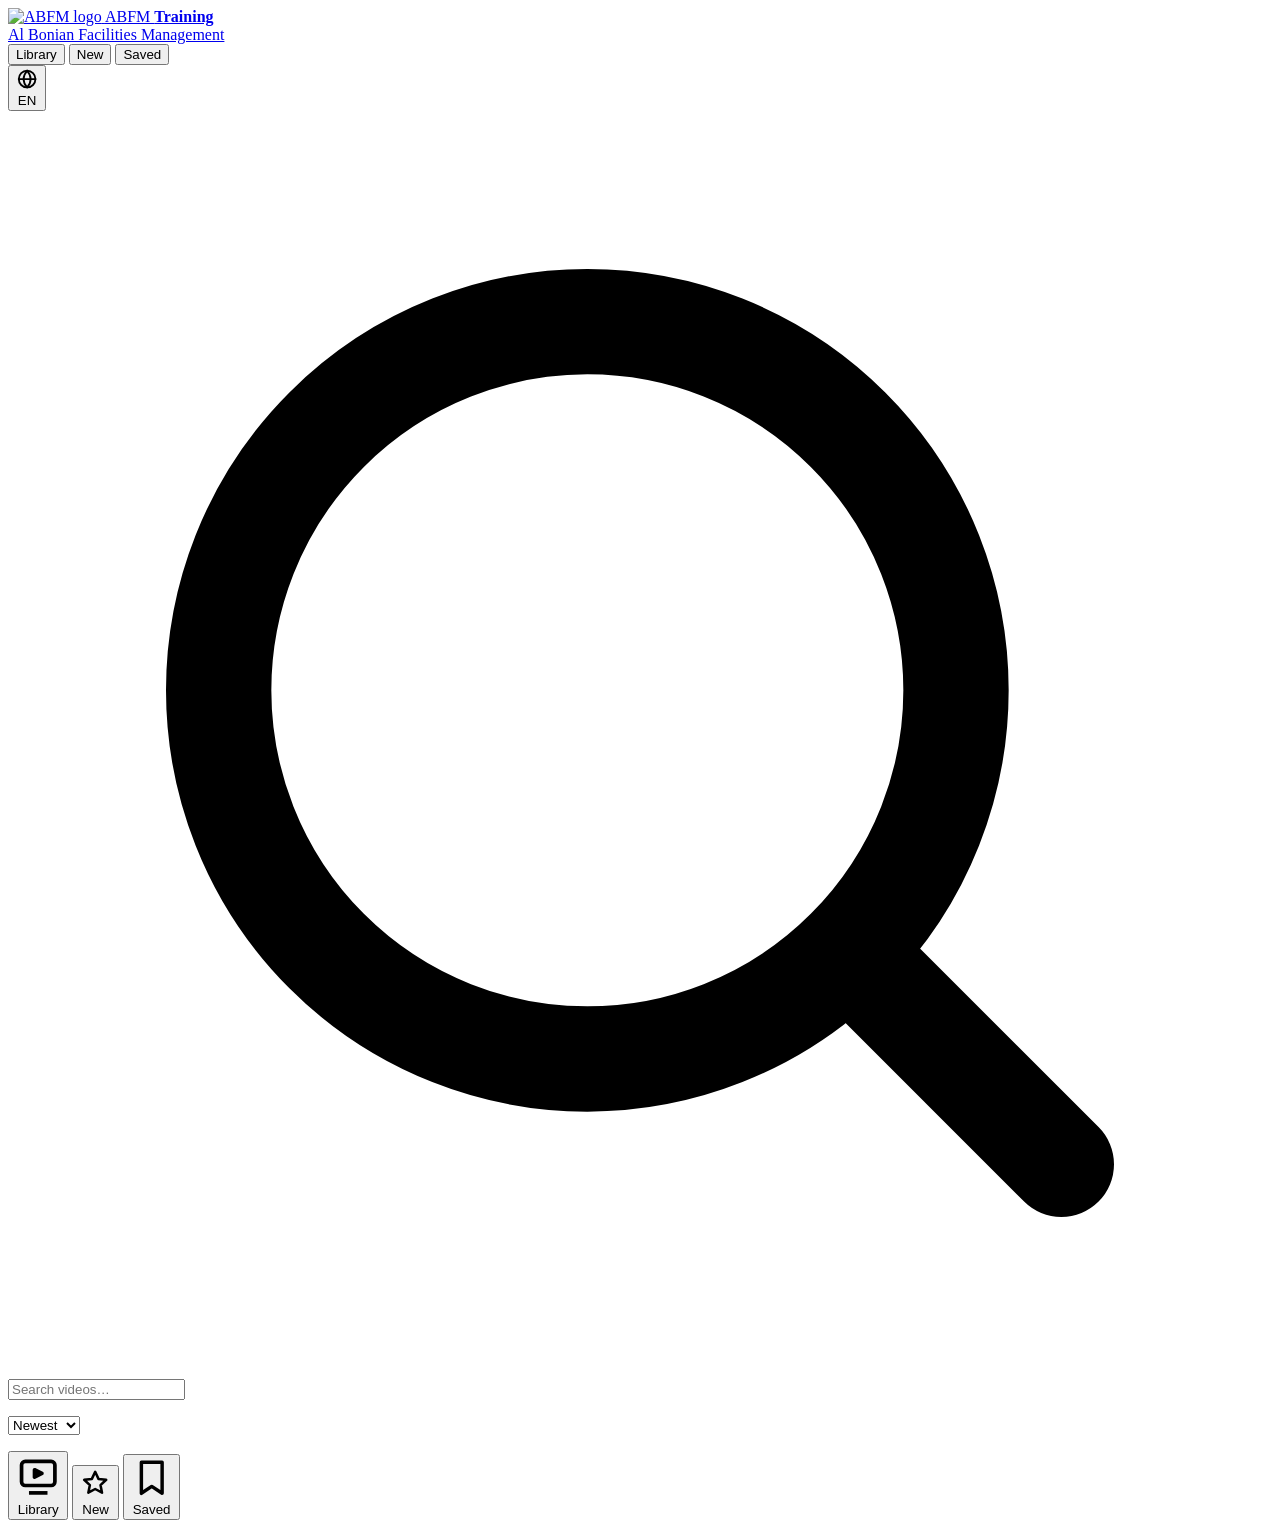
==== index.html @ 35fd86ef "Add files via upload" ====
<!doctype html>
<html lang="en" dir="ltr">
<head>
  <meta charset="utf-8">
  <meta name="viewport" content="width=device-width, initial-scale=1, viewport-fit=cover">
  <title>ABFM Training</title>
  <meta name="description" content="ABFM Training: short training videos for Al Bonian FM ground technicians.">
  <meta name="theme-color" content="#ff570c">
  <link rel="manifest" href="manifest.webmanifest">
  <link rel="icon" href="assets/favicon.png">
  <link rel="apple-touch-icon" href="assets/apple-touch-icon.png">
  <meta name="apple-mobile-web-app-capable" content="yes">
  <meta name="apple-mobile-web-app-title" content="ABFM Training">
  <link rel="preconnect" href="https://i.ytimg.com">
  <link rel="stylesheet" href="assets/app.css">
</head>
<body>
  <header class="top">
    <div class="top-in">
      <a class="brand" href="#/" aria-label="Home">
        <img class="brand-mark" src="assets/logo.png" alt="ABFM logo">
        <span>
          <span class="brand-name" id="site-name">ABFM <b>Training</b></span><br>
          <span class="brand-sub" id="site-tag">Al Bonian Facilities Management</span>
        </span>
      </a>
      <nav class="tabs-desktop" aria-label="Sections">
        <button data-tab="library" data-t="library">Library</button>
        <button data-tab="new" data-t="new">New</button>
        <button data-tab="saved" data-t="saved">Saved</button>
      </nav>
      <div class="top-actions">
        <button class="btn btn-sm btn-ghost" id="install-btn" hidden>
          <svg viewBox="0 0 24 24" fill="none" stroke="currentColor" stroke-width="2" stroke-linecap="round" stroke-linejoin="round"><path d="M12 3v12m0 0 4-4m-4 4-4-4M5 21h14"/></svg>
          <span data-t="install">Install app</span>
        </button>
        <button class="btn btn-sm lang-btn" id="lang-btn" aria-haspopup="dialog">
          <svg viewBox="0 0 24 24" fill="none" stroke="currentColor" stroke-width="2" stroke-linecap="round"><circle cx="12" cy="12" r="9"/><path d="M3 12h18M12 3c2.5 2.6 3.8 5.6 3.8 9s-1.3 6.4-3.8 9c-2.5-2.6-3.8-5.6-3.8-9S9.5 5.6 12 3z"/></svg>
          <span id="lang-label">EN</span>
        </button>
      </div>
    </div>
    <div class="search-wrap" id="search-wrap">
      <div class="search" role="search">
        <svg class="ico" viewBox="0 0 24 24" fill="none" stroke="currentColor" stroke-width="2" stroke-linecap="round"><circle cx="11" cy="11" r="7"/><path d="m20 20-3.5-3.5"/></svg>
        <input id="q" type="search" autocomplete="off" enterkeyhint="search" placeholder="Search videos…" aria-label="Search videos">
        <button class="clear" id="q-clear" aria-label="Clear search" hidden>
          <svg viewBox="0 0 24 24" width="20" height="20" fill="none" stroke="currentColor" stroke-width="2" stroke-linecap="round"><path d="M6 6l12 12M18 6 6 18"/></svg>
        </button>
      </div>
    </div>
  </header>

  <main id="main">
    <div id="offline" class="notice offline" hidden></div>
    <div id="announce" class="notice" hidden></div>

    <section id="list-view">
      <div class="chips" id="cats" role="group" aria-label="Categories"></div>
      <div class="toolbar">
        <div class="seg" id="levels" role="group" aria-label="Level"></div>
      </div>
      <div id="rail-wrap" hidden>
        <div class="section-h"><h2 data-t="newThisWeek">New this week</h2></div>
        <div class="rail" id="rail"></div>
      </div>
      <div class="count-row">
        <p class="count" id="count"></p>
        <select class="select select-sm" id="sort" aria-label="Sort">
          <option value="new" data-t="sortNewest">Newest</option>
          <option value="short" data-t="sortShortest">Shortest</option>
          <option value="az" data-t="sortAZ">A–Z</option>
        </select>
      </div>
      <div class="grid" id="grid"></div>
      <div class="more"><button class="btn" id="more" hidden data-t="showMore">Show more</button></div>
      <div class="empty" id="empty" hidden></div>
      <p class="foot" id="foot"></p>
    </section>

    <section id="video-view" class="vp" hidden></section>
  </main>

  <nav class="bnav" aria-label="Sections">
    <button data-tab="library">
      <svg viewBox="0 0 24 24" fill="none" stroke="currentColor" stroke-width="2" stroke-linejoin="round"><rect x="3" y="4" width="18" height="13" rx="2"/><path d="m10 8.5 4 2-4 2z" fill="currentColor"/><path d="M7 21h10"/></svg>
      <span data-t="library">Library</span>
    </button>
    <button data-tab="new">
      <svg viewBox="0 0 24 24" fill="none" stroke="currentColor" stroke-width="2" stroke-linejoin="round"><path d="m12 3 2.6 5.6 6.1.7-4.5 4.2 1.2 6L12 16.6 6.6 19.5l1.2-6L3.3 9.3l6.1-.7z"/></svg>
      <span data-t="new">New</span><span class="badge" id="new-badge" hidden></span>
    </button>
    <button data-tab="saved">
      <svg viewBox="0 0 24 24" fill="none" stroke="currentColor" stroke-width="2" stroke-linejoin="round"><path d="M6 3h12v18l-6-4-6 4z"/></svg>
      <span data-t="saved">Saved</span>
    </button>
  </nav>

  <div class="sheet" id="lang-sheet" role="dialog" aria-modal="true" aria-labelledby="lang-title" hidden>
    <div class="sheet-in">
      <h2 id="lang-title">Language · भाषा · زبان</h2>
      <p class="sub">English is the main language. Choose the language for buttons and menus.</p>
      <div class="lang-list" id="lang-list"></div>
    </div>
  </div>

  <div class="sheet" id="ios-sheet" role="dialog" aria-modal="true" hidden>
    <div class="sheet-in">
      <h2 data-t="install">Install app</h2>
      <p class="sub" data-t="installIos">To install: tap Share, then Add to Home Screen.</p>
      <button class="btn btn-primary" style="width:100%" data-close>OK</button>
    </div>
  </div>

  <div class="toast" id="toast" role="status" aria-live="polite"></div>

  <script src="assets/i18n.js"></script>
  <script src="assets/app.js"></script>
</body>
</html>
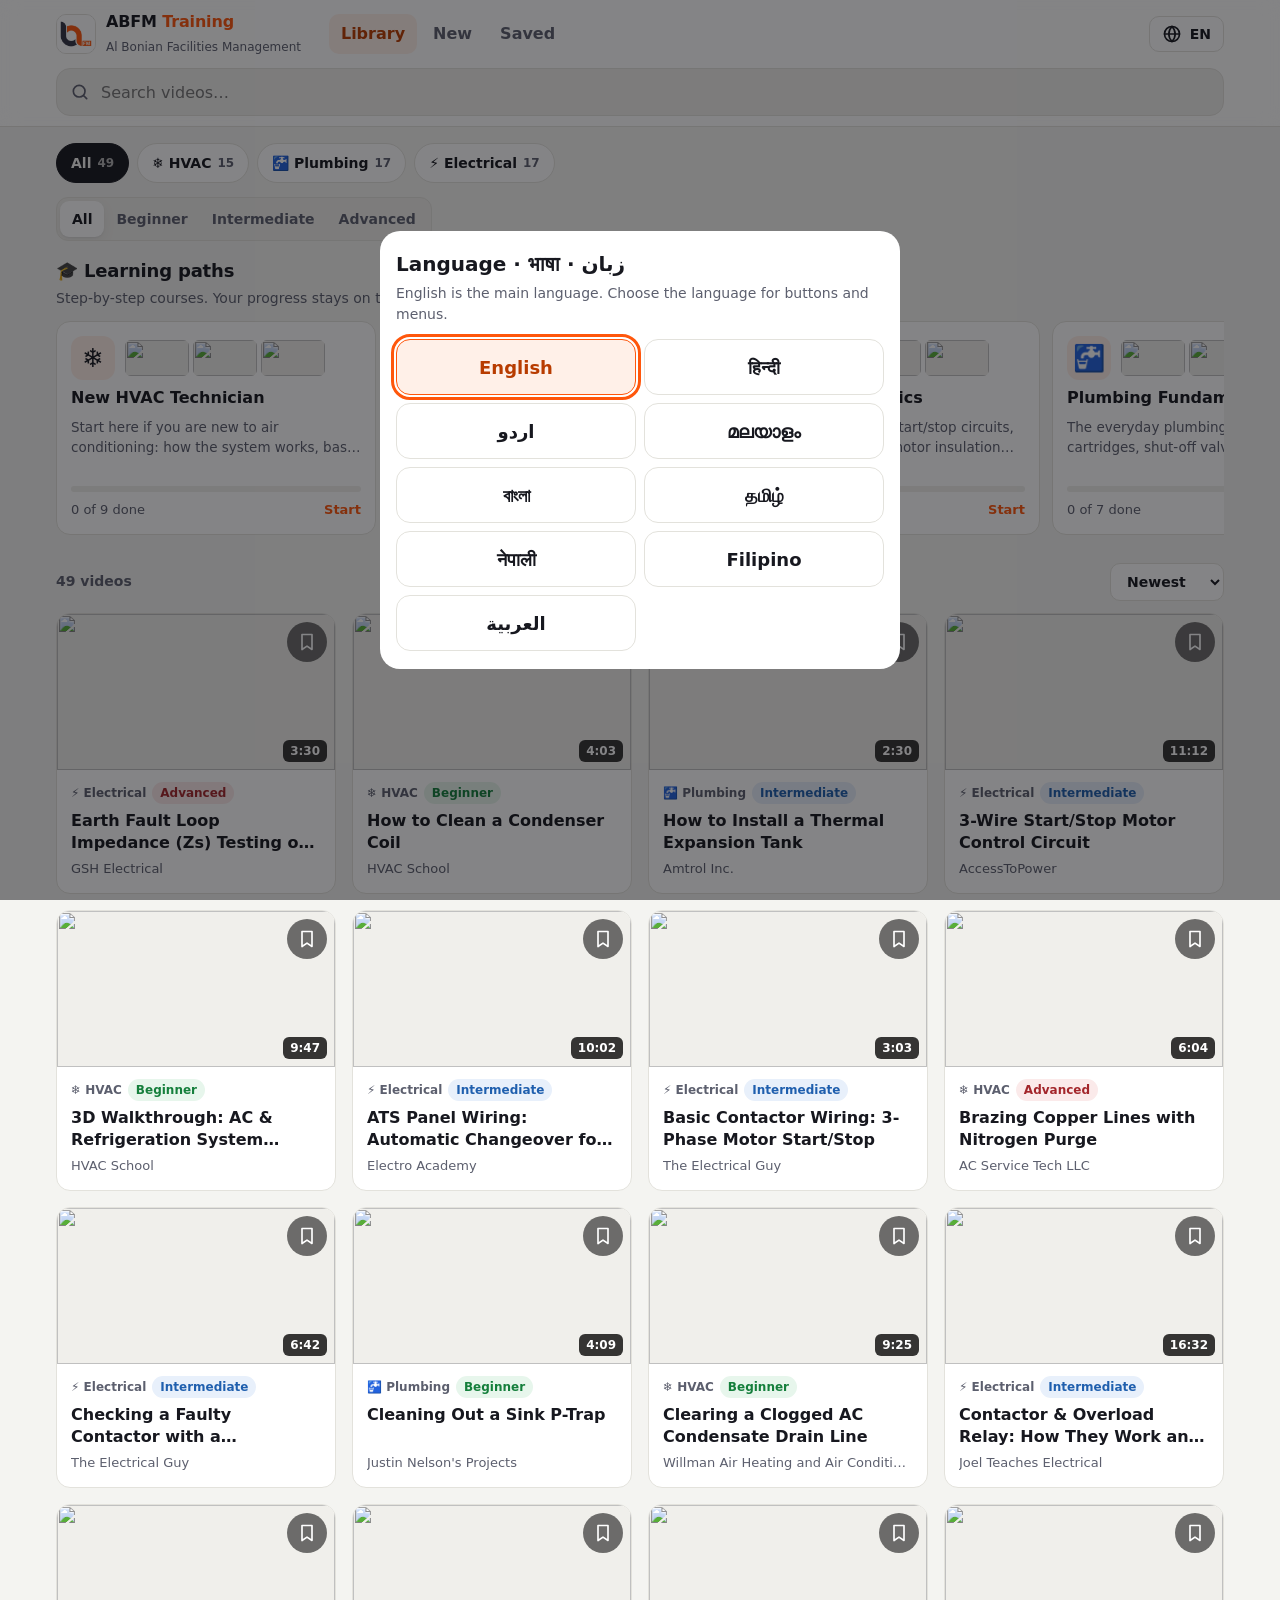
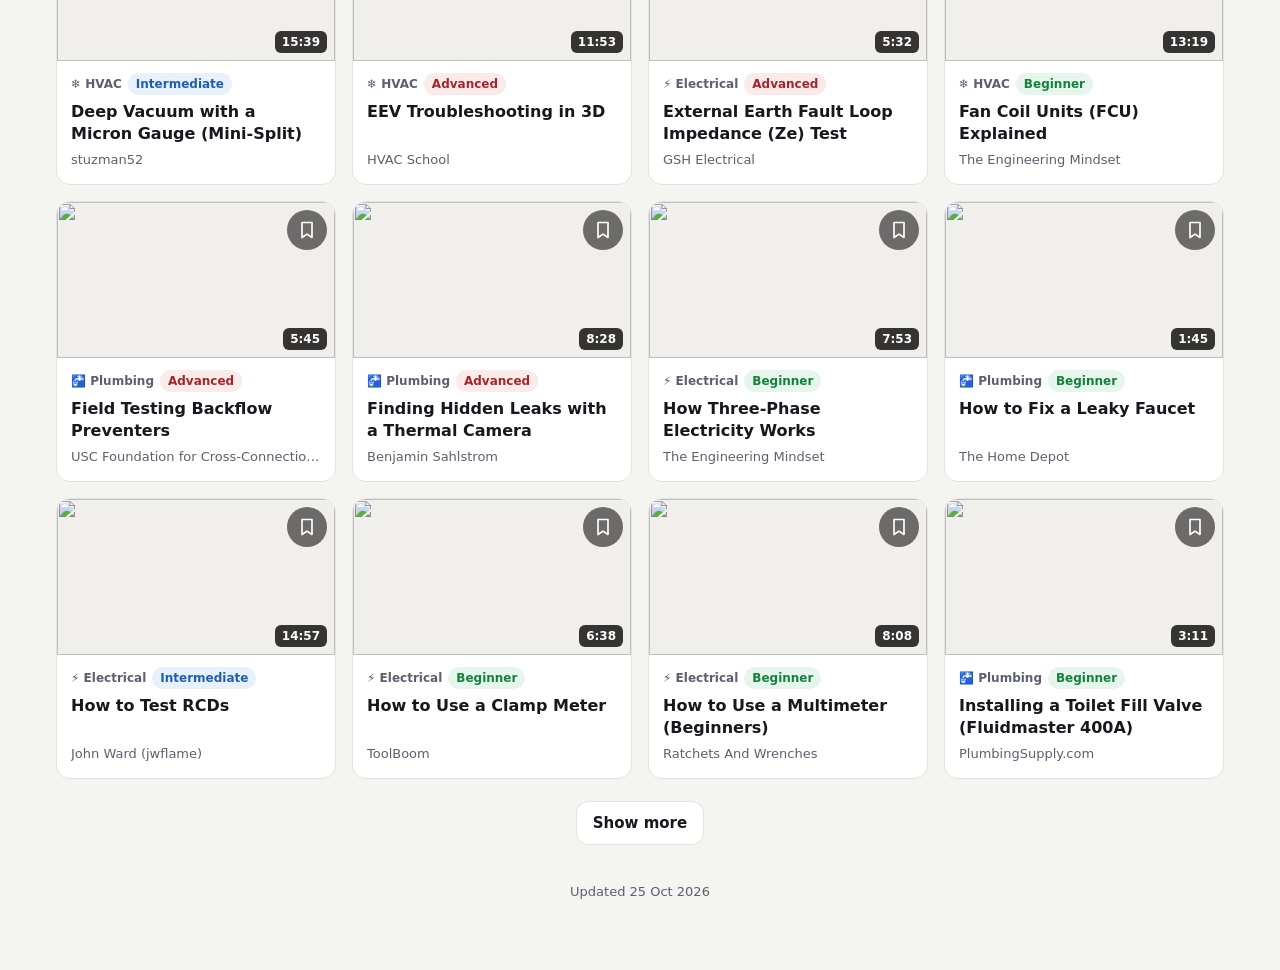
==== commit db70aca0: "Add Safety essentials section, learning paths, and starter videos for every trade - Pinned Safety es" ====
--- a/index.html
+++ b/index.html
@@ -60,6 +60,16 @@
       <div class="toolbar">
         <div class="seg" id="levels" role="group" aria-label="Level"></div>
       </div>
+      <div id="ess-wrap" class="ess-wrap" hidden>
+        <div class="section-h"><h2>🦺 <span data-t="safetyEssentials">Safety essentials</span></h2></div>
+        <p class="section-sub" data-t="essentialsHint">Must-know safety for every technician</p>
+        <div class="rail" id="ess-rail"></div>
+      </div>
+      <div id="paths-wrap" hidden>
+        <div class="section-h"><h2>🎓 <span data-t="paths">Learning paths</span></h2></div>
+        <p class="section-sub" data-t="pathsHint">Step-by-step courses. Your progress stays on this phone.</p>
+        <div class="rail path-rail" id="paths-rail"></div>
+      </div>
       <div id="rail-wrap" hidden>
         <div class="section-h"><h2 data-t="newThisWeek">New this week</h2></div>
         <div class="rail" id="rail"></div>
--- a/assets/app.css
+++ b/assets/app.css
@@ -0,0 +1,282 @@
+/* Al Bonian FM — Training app styles (shared by index.html and admin.html) */
+:root {
+  --bg: #f4f4f1;
+  --surface: #ffffff;
+  --surface-2: #f0efeb;
+  --text: #17181f;
+  --muted: #5c5f6e;
+  --line: #e3e2dc;
+  --brand: #ff570c;
+  --brand-ink: #b83c00;
+  --brand-soft: #fff0e8;
+  --on-brand: #ffffff;
+  --ok: #157f3c;
+  --ok-soft: #e7f6ec;
+  --warn-bg: #fff6e3;
+  --warn-line: #f2c46d;
+  --warn-ink: #6e4300;
+  --danger: #c0262d;
+  --danger-soft: #fdecec;
+  --lvl-b: #157f3c; --lvl-b-bg: #e7f6ec;
+  --lvl-i: #1f5fae; --lvl-i-bg: #e8f0fb;
+  --lvl-a: #a3262b; --lvl-a-bg: #fbeaea;
+  --shadow: 0 1px 2px rgba(20,20,30,.06), 0 4px 14px rgba(20,20,30,.06);
+  --radius: 14px;
+  --tap: 44px;
+  --font: system-ui, -apple-system, "Segoe UI", Roboto, "Noto Sans", "Noto Sans Devanagari", "Noto Sans Malayalam", "Noto Sans Bengali", "Noto Sans Tamil", "Noto Nastaliq Urdu", "Noto Sans Arabic", sans-serif;
+  color-scheme: light;
+}
+@media (prefers-color-scheme: dark) {
+  :root:not([data-theme="light"]) {
+    --bg: #111218; --surface: #1a1b23; --surface-2: #22232d; --text: #f1f1f4; --muted: #a2a5b3; --line: #2b2d39;
+    --brand-ink: #ff8a52; --brand-soft: #2c1a12; --ok: #4cc777; --ok-soft: #13291b;
+    --warn-bg: #261f12; --warn-line: #6b5121; --warn-ink: #f6cd7d; --danger: #ff6b70; --danger-soft: #2e1617;
+    --lvl-b: #5fd38a; --lvl-b-bg: #14291c; --lvl-i: #7fb0f5; --lvl-i-bg: #15223a; --lvl-a: #ff8b8f; --lvl-a-bg: #33181a;
+    --shadow: 0 1px 2px rgba(0,0,0,.4); color-scheme: dark;
+  }
+}
+:root[data-theme="dark"] {
+  --bg: #111218; --surface: #1a1b23; --surface-2: #22232d; --text: #f1f1f4; --muted: #a2a5b3; --line: #2b2d39;
+  --brand-ink: #ff8a52; --brand-soft: #2c1a12; --ok: #4cc777; --ok-soft: #13291b;
+  --warn-bg: #261f12; --warn-line: #6b5121; --warn-ink: #f6cd7d; --danger: #ff6b70; --danger-soft: #2e1617;
+  --lvl-b: #5fd38a; --lvl-b-bg: #14291c; --lvl-i: #7fb0f5; --lvl-i-bg: #15223a; --lvl-a: #ff8b8f; --lvl-a-bg: #33181a;
+  --shadow: 0 1px 2px rgba(0,0,0,.4); color-scheme: dark;
+}
+
+*, *::before, *::after { box-sizing: border-box; }
+html { -webkit-text-size-adjust: 100%; }
+body { margin: 0; background: var(--bg); color: var(--text); font: 16px/1.5 var(--font); -webkit-tap-highlight-color: transparent; overflow-x: hidden; }
+img { max-width: 100%; display: block; }
+button, input, select, textarea { font: inherit; color: inherit; }
+button { cursor: pointer; }
+a { color: var(--brand-ink); }
+:focus-visible { outline: 3px solid var(--brand); outline-offset: 2px; border-radius: 6px; }
+[hidden] { display: none !important; }
+.sr { position: absolute; width: 1px; height: 1px; overflow: hidden; clip: rect(0 0 0 0); white-space: nowrap; }
+[dir="rtl"] .flip { transform: scaleX(-1); }
+
+/* ---------- Header ---------- */
+.top { position: sticky; top: 0; z-index: 30; background: color-mix(in srgb, var(--surface) 92%, transparent); backdrop-filter: saturate(1.4) blur(10px); -webkit-backdrop-filter: saturate(1.4) blur(10px); border-bottom: 1px solid var(--line); padding-top: env(safe-area-inset-top); }
+.top-in { max-width: 1200px; margin: 0 auto; padding: 10px 16px; display: flex; align-items: center; gap: 10px; }
+.brand { display: flex; align-items: center; gap: 10px; text-decoration: none; color: inherit; min-width: 0; }
+.brand-mark { width: 40px; height: 40px; border-radius: 10px; flex: none; background: #fff; object-fit: contain; border: 1px solid var(--line); }
+.brand-name { font-weight: 800; letter-spacing: -.01em; line-height: 1.1; white-space: nowrap; }
+.brand-name b { color: var(--brand); }
+.brand-sub { font-size: 12px; color: var(--muted); white-space: nowrap; }
+.top-actions { margin-inline-start: auto; display: flex; gap: 6px; align-items: center; }
+.tabs-desktop { display: none; gap: 4px; margin-inline-start: 18px; }
+.tabs-desktop button { border: 0; background: none; padding: 8px 12px; border-radius: 10px; color: var(--muted); font-weight: 600; }
+.tabs-desktop button[aria-current="page"] { background: var(--brand-soft); color: var(--brand-ink); }
+@media (min-width: 820px) { .tabs-desktop { display: flex; } }
+
+.btn { display: inline-flex; align-items: center; justify-content: center; gap: 8px; min-height: var(--tap); padding: 0 16px; border-radius: 12px; border: 1px solid var(--line); background: var(--surface); font-weight: 600; font-size: 15px; text-decoration: none; color: var(--text); white-space: nowrap; }
+.btn:hover { background: var(--surface-2); }
+.btn-primary { background: var(--brand); border-color: var(--brand); color: var(--on-brand); }
+.btn-primary:hover { background: #e94b04; }
+.btn-ghost { border-color: transparent; background: transparent; }
+.btn-sm { min-height: 36px; padding: 0 12px; font-size: 14px; border-radius: 10px; }
+.btn-icon { width: var(--tap); padding: 0; }
+.btn svg { width: 20px; height: 20px; flex: none; }
+.btn-danger { color: var(--danger); }
+.lang-btn { font-weight: 700; }
+
+/* ---------- Search ---------- */
+.search-wrap { max-width: 1200px; margin: 0 auto; padding: 0 16px 10px; }
+.search { position: relative; }
+.search input { width: 100%; height: 48px; border-radius: 14px; border: 1px solid var(--line); background: var(--surface-2); padding: 0 44px; font-size: 16px; }
+.search input:focus { outline: none; border-color: var(--brand); background: var(--surface); box-shadow: 0 0 0 3px var(--brand-soft); }
+.search .ico { position: absolute; inset-inline-start: 14px; top: 50%; translate: 0 -50%; width: 20px; height: 20px; color: var(--muted); pointer-events: none; }
+.search .clear { position: absolute; inset-inline-end: 4px; top: 4px; width: 40px; height: 40px; border: 0; background: none; color: var(--muted); border-radius: 10px; }
+
+/* ---------- Layout ---------- */
+main { max-width: 1200px; margin: 0 auto; padding: 14px 16px calc(96px + env(safe-area-inset-bottom)); }
+@media (min-width: 820px) { main { padding-bottom: 48px; } }
+.notice { display: flex; gap: 10px; align-items: flex-start; background: var(--brand-soft); color: var(--text); border: 1px solid color-mix(in srgb, var(--brand) 30%, transparent); border-radius: var(--radius); padding: 12px 14px; margin-bottom: 14px; font-size: 15px; }
+.notice.offline { background: var(--surface-2); border-color: var(--line); }
+
+.chips { display: flex; gap: 8px; overflow-x: auto; scrollbar-width: none; padding: 2px 16px 4px; margin: 0 -16px 10px; scroll-snap-type: x proximity; }
+.chips::-webkit-scrollbar { display: none; }
+.chip { flex: none; display: inline-flex; align-items: center; gap: 6px; min-height: 40px; padding: 0 14px; border-radius: 999px; border: 1px solid var(--line); background: var(--surface); font-weight: 600; font-size: 14px; scroll-snap-align: start; white-space: nowrap; }
+.chip .n { font-size: 12px; color: var(--muted); font-weight: 600; }
+.chip[aria-pressed="true"] { background: var(--text); color: var(--bg); border-color: var(--text); }
+.chip[aria-pressed="true"] .n { color: inherit; opacity: .7; }
+
+.toolbar { display: flex; align-items: center; gap: 8px; flex-wrap: wrap; margin-bottom: 16px; }
+.seg { display: inline-flex; background: var(--surface-2); border: 1px solid var(--line); border-radius: 12px; padding: 3px; overflow-x: auto; max-width: 100%; scrollbar-width: none; }
+.seg button { border: 0; background: none; min-height: 36px; padding: 0 12px; border-radius: 9px; font-size: 14px; font-weight: 600; color: var(--muted); white-space: nowrap; }
+.seg button[aria-pressed="true"] { background: var(--surface); color: var(--text); box-shadow: var(--shadow); }
+.select { height: 42px; border-radius: 12px; border: 1px solid var(--line); background: var(--surface); padding: 0 12px; font-size: 14px; font-weight: 600; }
+.count-row { display: flex; align-items: center; justify-content: space-between; gap: 10px; margin: 0 0 12px; }
+.count { font-size: 14px; color: var(--muted); margin: 0; font-weight: 600; }
+.select-sm { height: 38px; font-size: 14px; border-radius: 10px; }
+
+.section-h { display: flex; align-items: baseline; justify-content: space-between; gap: 10px; margin: 6px 0 10px; }
+.section-h h2 { font-size: 18px; margin: 0; letter-spacing: -.01em; }
+
+/* ---------- Cards ---------- */
+.grid { display: grid; gap: 16px; grid-template-columns: 1fr; }
+@media (min-width: 560px) { .grid { grid-template-columns: repeat(2, 1fr); } }
+@media (min-width: 900px) { .grid { grid-template-columns: repeat(3, 1fr); } }
+@media (min-width: 1180px) { .grid { grid-template-columns: repeat(4, 1fr); } }
+.rail { display: grid; grid-auto-flow: column; grid-auto-columns: min(78%, 300px); gap: 12px; overflow-x: auto; scrollbar-width: none; scroll-snap-type: x mandatory; padding: 2px 16px 6px; margin: 0 -16px 22px; }
+.rail::-webkit-scrollbar { display: none; }
+.rail > * { scroll-snap-align: start; }
+@media (min-width: 820px) { .rail { margin: 0 0 22px; padding: 2px 0 6px; } .chips { margin: 0 0 10px; padding: 2px 0 4px; } }
+.mini-list { display: grid; gap: 10px; }
+@media (min-width: 700px) { .mini-list { grid-template-columns: 1fr 1fr; } }
+.mini { display: flex; gap: 12px; align-items: center; text-decoration: none; color: inherit; background: var(--surface); border: 1px solid var(--line); border-radius: 12px; padding: 8px; }
+.mini .thumb { width: 132px; flex: none; border-radius: 8px; }
+.mini h3 { font-size: 15px; line-height: 1.3; margin: 0 0 4px; display: -webkit-box; -webkit-line-clamp: 2; -webkit-box-orient: vertical; overflow: hidden; }
+
+.card { position: relative; background: var(--surface); border: 1px solid var(--line); border-radius: var(--radius); overflow: hidden; display: flex; flex-direction: column; transition: transform .15s ease, box-shadow .15s ease; }
+.card:hover { box-shadow: var(--shadow); }
+.card:active { transform: scale(.99); }
+.card-link { color: inherit; text-decoration: none; display: flex; flex-direction: column; flex: 1; }
+.thumb { position: relative; aspect-ratio: 16/9; background: var(--surface-2); overflow: hidden; }
+.thumb img { width: 100%; height: 100%; object-fit: cover; }
+.dur { position: absolute; inset-inline-end: 8px; bottom: 8px; background: rgba(0,0,0,.78); color: #fff; font-size: 12px; font-weight: 700; padding: 2px 7px; border-radius: 6px; direction: ltr; }
+.tag-new { position: absolute; inset-inline-start: 8px; top: 8px; background: var(--brand); color: #fff; font-size: 11px; font-weight: 800; letter-spacing: .04em; text-transform: uppercase; padding: 3px 8px; border-radius: 6px; }
+.card-body { padding: 12px 14px 14px; display: flex; flex-direction: column; gap: 6px; flex: 1; }
+.meta { display: flex; flex-wrap: wrap; align-items: center; gap: 6px; font-size: 12px; color: var(--muted); font-weight: 600; }
+.card h3 { font-size: 16px; line-height: 1.35; margin: 0; font-weight: 700; display: -webkit-box; -webkit-line-clamp: 2; -webkit-box-orient: vertical; overflow: hidden; }
+.card .chan { font-size: 13px; color: var(--muted); margin-top: auto; white-space: nowrap; overflow: hidden; text-overflow: ellipsis; }
+.save-btn { position: absolute; inset-inline-end: 8px; top: 8px; width: 40px; height: 40px; border-radius: 999px; border: 0; background: rgba(0,0,0,.55); color: #fff; display: grid; place-items: center; }
+.save-btn svg { width: 20px; height: 20px; }
+.save-btn[aria-pressed="true"] { background: var(--brand); }
+
+.lvl { display: inline-flex; align-items: center; font-size: 12px; font-weight: 700; padding: 2px 8px; border-radius: 999px; }
+.lvl-Beginner { color: var(--lvl-b); background: var(--lvl-b-bg); }
+.lvl-Intermediate { color: var(--lvl-i); background: var(--lvl-i-bg); }
+.lvl-Advanced { color: var(--lvl-a); background: var(--lvl-a-bg); }
+.dot::before { content: "·"; margin-inline-end: 6px; }
+
+.more { display: flex; justify-content: center; margin: 22px 0 6px; }
+.empty { text-align: center; padding: 48px 16px; color: var(--muted); }
+.empty h3 { color: var(--text); margin: 10px 0 4px; font-size: 18px; }
+.empty .big { font-size: 40px; }
+
+/* skeleton */
+.sk { background: linear-gradient(90deg, var(--surface-2), var(--line), var(--surface-2)); background-size: 200% 100%; animation: sk 1.2s infinite; border-radius: 8px; }
+@keyframes sk { to { background-position: -200% 0; } }
+
+/* ---------- Video page ---------- */
+.vp { max-width: 880px; margin: 0 auto; }
+.vp-back { margin: 0 0 10px -8px; }
+.player { position: relative; aspect-ratio: 16/9; background: #000; border-radius: var(--radius); overflow: hidden; }
+.player iframe { position: absolute; inset: 0; width: 100%; height: 100%; border: 0; }
+.player .poster { position: absolute; inset: 0; width: 100%; height: 100%; border: 0; padding: 0; background: #000; display: block; }
+.player .poster img { width: 100%; height: 100%; object-fit: cover; opacity: .88; }
+.player .play { position: absolute; left: 50%; top: 50%; translate: -50% -50%; width: 76px; height: 76px; border-radius: 999px; background: var(--brand); color: #fff; display: grid; place-items: center; box-shadow: 0 6px 24px rgba(0,0,0,.35); }
+.player .play svg { width: 34px; height: 34px; margin-left: 4px; }
+@media (max-width: 559px) { .vp .player { margin: 0 -16px; border-radius: 0; } }
+.vp h1 { font-size: 22px; line-height: 1.3; margin: 14px 0 8px; letter-spacing: -.01em; }
+.vp .en-title { font-size: 14px; color: var(--muted); margin: -4px 0 8px; }
+.vp .meta { font-size: 13px; margin-bottom: 14px; }
+.actions { display: flex; gap: 8px; flex-wrap: wrap; margin-bottom: 18px; }
+.actions .btn { flex: 1 1 auto; }
+.panel { background: var(--surface); border: 1px solid var(--line); border-radius: var(--radius); padding: 16px; margin-bottom: 14px; }
+.panel h2 { font-size: 16px; margin: 0 0 8px; display: flex; align-items: center; gap: 8px; }
+.panel p { margin: 0; }
+.safety { background: var(--warn-bg); border-color: var(--warn-line); color: var(--warn-ink); }
+.safety h2 { color: var(--warn-ink); }
+.ppe { display: flex; flex-wrap: wrap; gap: 6px; margin-top: 12px; }
+.ppe span { font-size: 13px; font-weight: 600; padding: 4px 10px; border-radius: 999px; background: var(--surface); border: 1px solid var(--warn-line); color: var(--text); }
+.steps { list-style: none; margin: 0; padding: 0; display: grid; gap: 8px; }
+.steps label { display: flex; gap: 12px; align-items: flex-start; padding: 10px 12px; border-radius: 12px; background: var(--surface-2); cursor: pointer; }
+.steps input { appearance: none; flex: none; width: 26px; height: 26px; border-radius: 8px; border: 2px solid var(--muted); margin: 0; display: grid; place-items: center; background: var(--surface); }
+.steps input:checked { background: var(--ok); border-color: var(--ok); }
+.steps input:checked::after { content: ""; width: 7px; height: 13px; border: solid #fff; border-width: 0 3px 3px 0; rotate: 45deg; margin-top: -3px; }
+.steps .num { font-weight: 800; color: var(--muted); min-width: 1.2em; }
+.steps input:checked ~ span { color: var(--muted); text-decoration: line-through; }
+.hint { font-size: 13px; color: var(--muted); margin: -2px 0 10px; }
+.subnote { font-size: 13px; color: var(--muted); margin: 8px 0 0; }
+.progress { height: 6px; background: var(--surface-2); border-radius: 999px; overflow: hidden; margin: 0 0 12px; }
+.progress i { display: block; height: 100%; background: var(--ok); width: 0; transition: width .2s; }
+
+.tr-note { display: flex; align-items: center; justify-content: space-between; gap: 10px; background: var(--surface-2); border: 1px solid var(--line); border-radius: 12px; padding: 6px 6px 6px 12px; margin: -6px 0 14px; font-size: 13px; color: var(--muted); font-weight: 600; }
+.mode-tabs { display: flex; gap: 6px; margin-bottom: 10px; }
+.mode-tabs button { flex: 1; display: inline-flex; align-items: center; justify-content: center; gap: 8px; min-height: 44px; border-radius: 12px; border: 1px solid var(--line); background: var(--surface); font-weight: 700; color: var(--muted); }
+.mode-tabs button svg { width: 18px; height: 18px; }
+.mode-tabs button[aria-selected="true"] { background: var(--text); color: var(--bg); border-color: var(--text); }
+.player.is-guide { aspect-ratio: auto; min-height: clamp(340px, 75vw, 495px); background: #15161e; }
+.guide { color: #fff; display: flex; flex-direction: column; min-height: inherit; padding: 14px 16px; gap: 12px; }
+.g-top { display: flex; justify-content: space-between; align-items: center; font-size: 13px; font-weight: 700; color: #b9bccb; }
+.g-badge { background: rgba(255,255,255,.1); padding: 3px 10px; border-radius: 999px; }
+.g-body { flex: 1; display: flex; flex-direction: column; justify-content: center; align-items: flex-start; gap: 12px; }
+.g-body p { margin: 0; font-size: clamp(18px, 4.6vw, 26px); line-height: 1.4; font-weight: 600; }
+.g-num { width: 46px; height: 46px; border-radius: 12px; background: var(--brand); display: grid; place-items: center; font-weight: 800; font-size: 22px; }
+.g-ico { width: 46px; height: 46px; border-radius: 12px; background: #f2c46d; color: #3a2600; display: grid; place-items: center; }
+.g-ico svg { width: 26px; height: 26px; }
+.g-safety p { color: #ffe3a6; }
+.guide .ppe span { background: transparent; color: #ffe3a6; border-color: #6b5121; }
+.g-bar { height: 5px; border-radius: 999px; background: rgba(255,255,255,.12); overflow: hidden; }
+.g-bar i { display: block; height: 100%; background: var(--brand); transition: width .2s; }
+.g-ctl { display: grid; grid-template-columns: 52px 1fr 52px; gap: 10px; }
+.g-btn { min-height: 48px; border-radius: 12px; border: 0; background: rgba(255,255,255,.1); color: #fff; font-weight: 700; display: inline-flex; align-items: center; justify-content: center; gap: 8px; font-size: 15px; }
+.g-btn svg { width: 22px; height: 22px; }
+.g-btn:disabled { opacity: .3; }
+.g-listen[aria-pressed="true"] { background: var(--brand); }
+.flip-r { display: inline-flex; transform: scaleX(-1); }
+@media (max-width: 559px) { .vp .mode-tabs { margin-top: 2px; } }
+
+/* ---------- Bottom nav ---------- */
+.bnav { position: fixed; inset: auto 0 0 0; z-index: 30; background: var(--surface); border-top: 1px solid var(--line); display: grid; grid-template-columns: repeat(3, 1fr); padding-bottom: env(safe-area-inset-bottom); }
+.bnav button { border: 0; background: none; min-height: 60px; display: flex; flex-direction: column; align-items: center; justify-content: center; gap: 2px; font-size: 12px; font-weight: 600; color: var(--muted); position: relative; }
+.bnav svg { width: 24px; height: 24px; }
+.bnav button[aria-current="page"] { color: var(--brand-ink); }
+.bnav .badge { position: absolute; top: 8px; inset-inline-start: calc(50% + 6px); min-width: 18px; height: 18px; padding: 0 5px; border-radius: 999px; background: var(--brand); color: #fff; font-size: 11px; font-weight: 800; display: grid; place-items: center; }
+@media (min-width: 820px) { .bnav { display: none; } }
+
+/* ---------- Sheet / dialog ---------- */
+.sheet { position: fixed; inset: 0; z-index: 60; display: flex; align-items: flex-end; justify-content: center; background: rgba(10,10,15,.5); }
+.sheet-in { width: 100%; max-width: 520px; max-height: 88vh; overflow-y: auto; background: var(--surface); border-radius: 20px 20px 0 0; padding: 18px 16px calc(18px + env(safe-area-inset-bottom)); }
+@media (min-width: 600px) { .sheet { align-items: center; } .sheet-in { border-radius: 20px; } }
+.sheet h2 { margin: 0 0 4px; font-size: 20px; }
+.sheet .sub { color: var(--muted); margin: 0 0 14px; font-size: 14px; }
+.lang-list { display: grid; grid-template-columns: 1fr 1fr; gap: 8px; }
+.lang-list button { min-height: 56px; border-radius: 14px; border: 1px solid var(--line); background: var(--surface); font-size: 18px; font-weight: 700; }
+.lang-list button[aria-pressed="true"] { border-color: var(--brand); background: var(--brand-soft); color: var(--brand-ink); }
+
+.toast { position: fixed; left: 50%; bottom: calc(80px + env(safe-area-inset-bottom)); translate: -50% 0; z-index: 70; background: var(--text); color: var(--bg); padding: 10px 16px; border-radius: 12px; font-weight: 600; font-size: 14px; box-shadow: var(--shadow); opacity: 0; pointer-events: none; transition: opacity .2s; max-width: calc(100% - 32px); }
+.toast.show { opacity: 1; }
+@media (min-width: 820px) { .toast { bottom: 24px; } }
+
+.foot { text-align: center; color: var(--muted); font-size: 13px; padding: 24px 0 8px; }
+.foot a { color: inherit; }
+
+@media (prefers-reduced-motion: reduce) { * { transition: none !important; animation: none !important; } }
+
+/* ---------- Safety essentials & learning paths ---------- */
+.section-sub { margin: -6px 0 10px; color: var(--muted); font-size: 14px; }
+.ess-wrap { background: color-mix(in srgb, #f5b400 12%, var(--surface)); border: 1px solid color-mix(in srgb, #f5b400 40%, var(--line)); border-radius: var(--radius); padding: 14px 16px 2px; margin-bottom: 20px; overflow: hidden; }
+.ess-wrap .rail { margin: 0 -16px 12px; padding: 2px 16px 6px; }
+.tag-ess { background: #f5b400; color: #1b1400; text-transform: none; letter-spacing: 0; }
+.tag-done { position: absolute; inset-inline-end: 8px; top: 8px; width: 26px; height: 26px; border-radius: 50%; display: grid; place-items: center; background: #1f9d55; color: #fff; font-weight: 800; font-size: 14px; box-shadow: 0 1px 4px rgba(0,0,0,.3); }
+.mini .thumb { position: relative; }
+.mini .tag-done { width: 22px; height: 22px; font-size: 12px; top: 6px; inset-inline-end: 6px; }
+.path-rail { grid-auto-columns: min(82%, 320px); }
+.path-card { display: flex; flex-direction: column; gap: 8px; padding: 14px; border-radius: var(--radius); border: 1px solid var(--line); background: var(--surface); color: var(--text); text-decoration: none; }
+.path-card:hover { border-color: var(--brand); }
+.pc-top { display: flex; align-items: center; gap: 10px; }
+.pc-ico { font-size: 26px; width: 44px; height: 44px; display: grid; place-items: center; border-radius: 12px; background: var(--brand-soft); flex: none; }
+.pc-thumbs { display: flex; gap: 4px; overflow: hidden; }
+.pc-thumbs img { width: 64px; height: 36px; object-fit: cover; border-radius: 6px; background: var(--surface-2); }
+.path-card h3 { margin: 0; font-size: 16px; line-height: 1.3; }
+.path-card p { margin: 0; font-size: 13.5px; color: var(--muted); display: -webkit-box; -webkit-line-clamp: 2; -webkit-box-orient: vertical; overflow: hidden; }
+.pc-bar { height: 6px; border-radius: 99px; background: var(--surface-2); overflow: hidden; margin-top: auto; }
+.pc-bar.big { height: 8px; margin: 4px 0 6px; }
+.pc-bar i { display: block; height: 100%; background: #1f9d55; border-radius: inherit; transition: width .3s; }
+.pc-foot { display: flex; justify-content: space-between; font-size: 13px; color: var(--muted); }
+.pc-go { color: var(--brand); font-weight: 700; }
+.path-head { display: flex; gap: 12px; align-items: center; margin: 6px 0 8px; }
+.path-head h1 { margin: 0; font-size: 22px; line-height: 1.25; }
+.ph-ico { font-size: 30px; width: 56px; height: 56px; border-radius: 14px; display: grid; place-items: center; background: var(--brand-soft); flex: none; }
+.ph-desc { color: var(--muted); margin: 0 0 12px; }
+.path-list { list-style: none; margin: 0; padding: 0; display: grid; gap: 10px; }
+.path-list li { display: flex; gap: 10px; align-items: center; }
+.path-list .mini { flex: 1; min-width: 0; }
+.pl-n { flex: none; width: 30px; height: 30px; border-radius: 50%; display: grid; place-items: center; font-weight: 800; font-size: 14px; background: var(--surface-2); color: var(--muted); border: 1px solid var(--line); }
+.path-list li.is-done .pl-n { background: #1f9d55; color: #fff; border-color: #1f9d55; }
+.path-ctx { display: flex; align-items: center; justify-content: space-between; gap: 10px; flex-wrap: wrap; padding: 10px 12px; margin: 0 0 12px; border-radius: 12px; background: var(--brand-soft); font-size: 14px; }
+.path-ctx > a:first-child { color: var(--text); font-weight: 600; text-decoration: none; }
+.btn.is-done { background: #1f9d55; border-color: #1f9d55; color: #fff; }
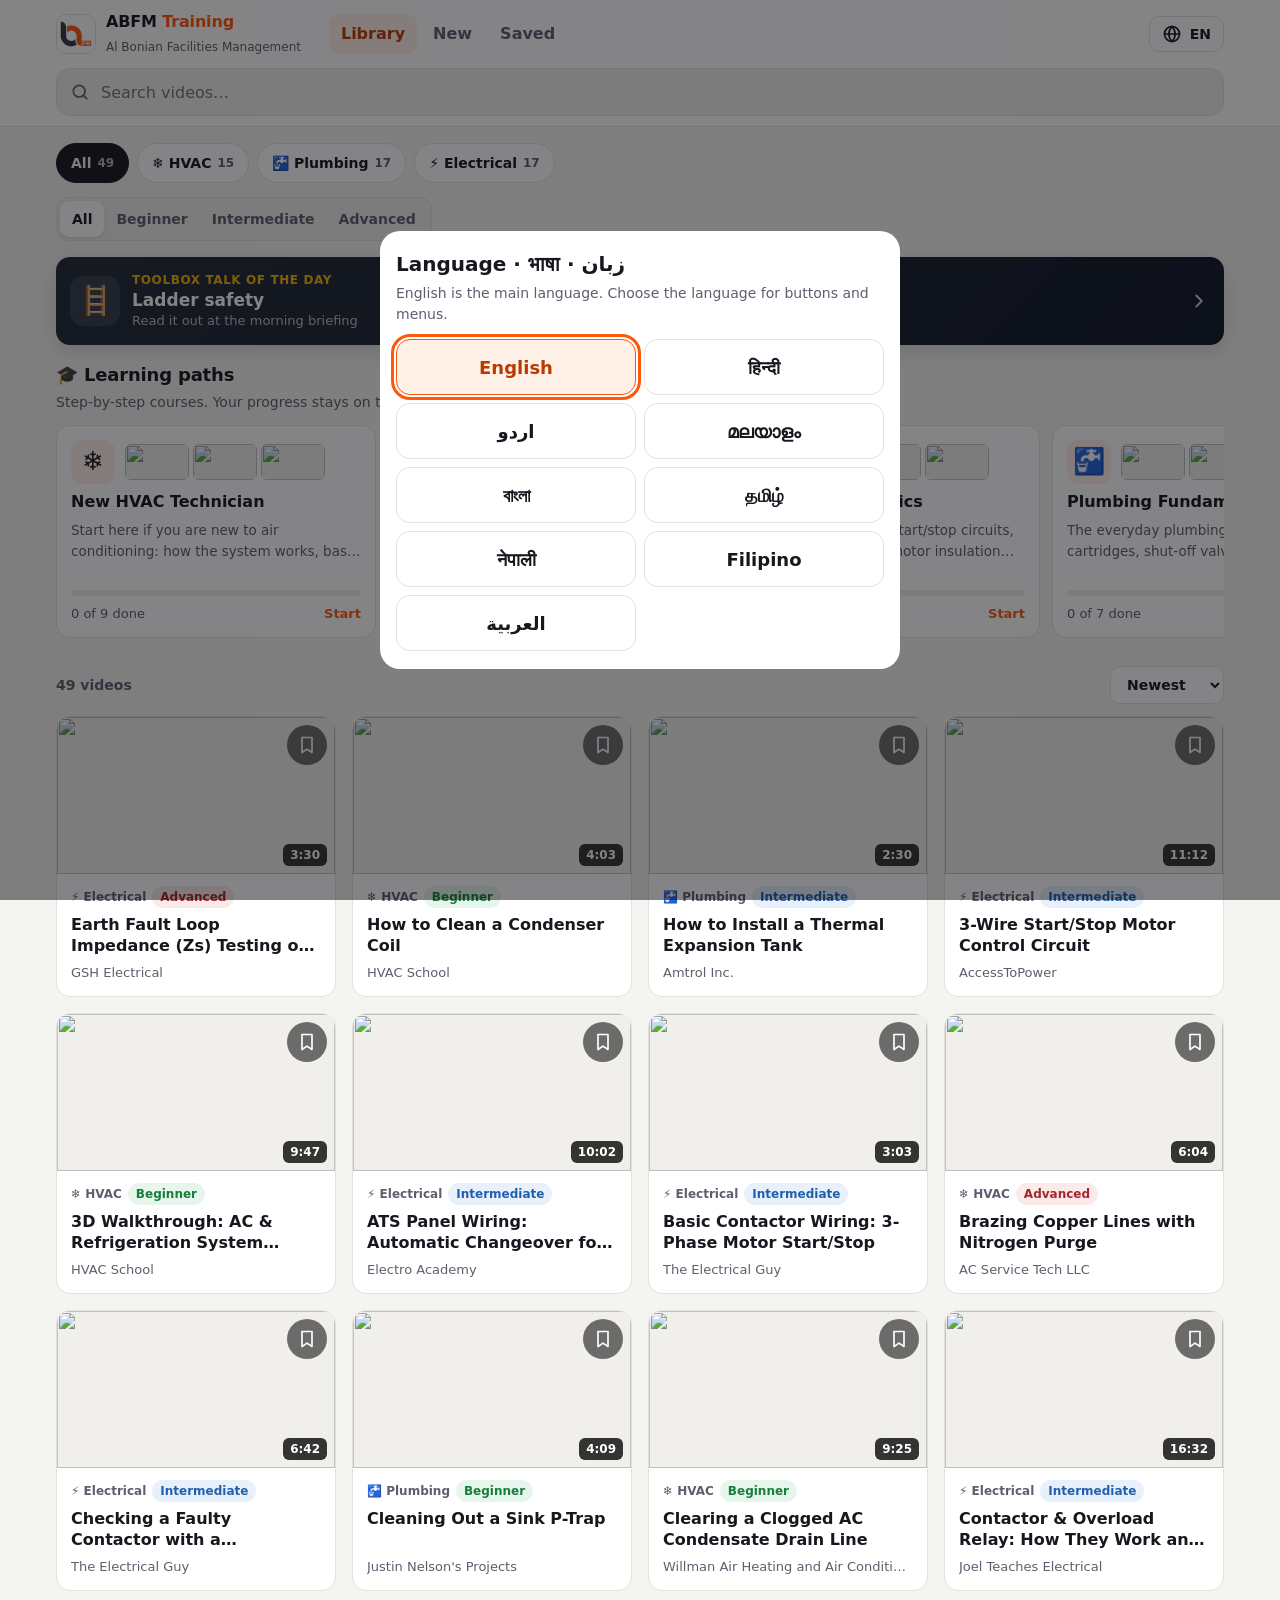
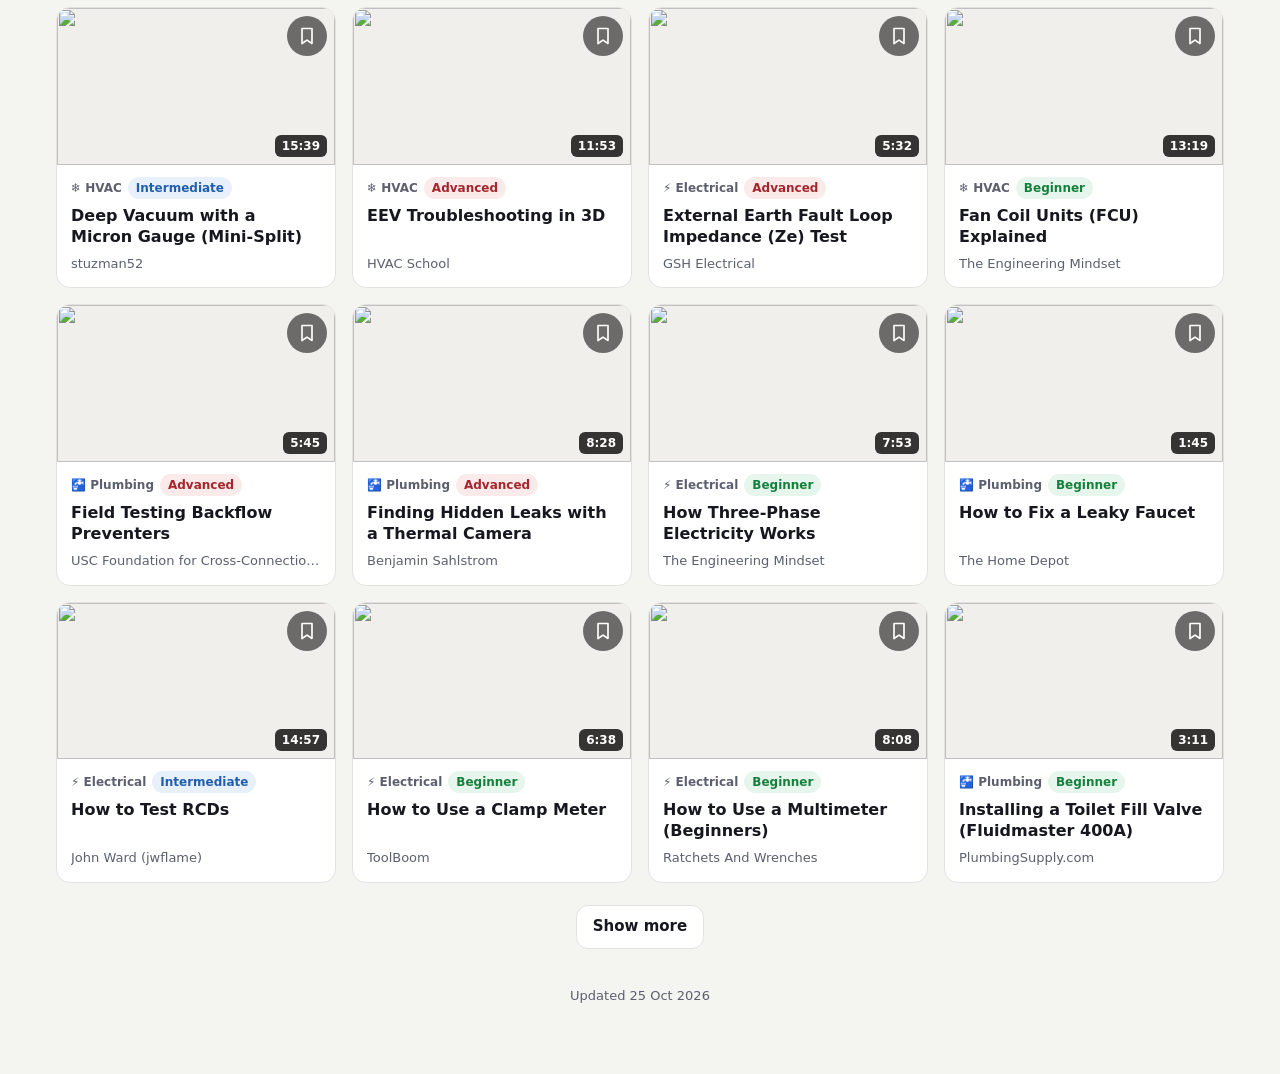
==== commit 560d3c28: "Auto-drafted video details, toolbox talk of the day, and video requests - Drafts (summary, safety, P" ====
--- a/index.html
+++ b/index.html
@@ -60,6 +60,7 @@
       <div class="toolbar">
         <div class="seg" id="levels" role="group" aria-label="Level"></div>
       </div>
+      <a id="talk-card" class="talk-card" href="#/talk" hidden></a>
       <div id="ess-wrap" class="ess-wrap" hidden>
         <div class="section-h"><h2>🦺 <span data-t="safetyEssentials">Safety essentials</span></h2></div>
         <p class="section-sub" data-t="essentialsHint">Must-know safety for every technician</p>
@@ -85,6 +86,10 @@
       <div class="grid" id="grid"></div>
       <div class="more"><button class="btn" id="more" hidden data-t="showMore">Show more</button></div>
       <div class="empty" id="empty" hidden></div>
+      <div class="req-row" id="req-row" hidden>
+        <p data-t="requestHint">Can't find what you need? Tell us and we'll look for a video.</p>
+        <button class="btn" data-request>🙋 <span data-t="requestVideo">Request a video</span></button>
+      </div>
       <p class="foot" id="foot"></p>
     </section>
 
@@ -122,6 +127,29 @@
     </div>
   </div>
 
+  <div class="sheet" id="req-sheet" role="dialog" aria-modal="true" aria-labelledby="req-title" hidden>
+    <div class="sheet-in">
+      <h2 id="req-title">🙋 <span data-t="requestVideo">Request a video</span></h2>
+      <p class="sub" data-t="requestHint">Can't find what you need? Tell us and we'll look for a video.</p>
+      <form id="req-form" class="req-form" novalidate>
+        <label><span data-t="reqTopic">What do you need a video about?</span>
+          <input id="r-topic" required maxlength="200" autocomplete="off"></label>
+        <label><span data-t="reqTrade">Trade</span><select id="r-cat"></select></label>
+        <label><span data-t="reqDetails">More details (optional)</span><textarea id="r-details" rows="3" maxlength="1000"></textarea></label>
+        <div class="req-two">
+          <label><span data-t="reqName">Your name (optional)</span><input id="r-name" maxlength="80" autocomplete="name"></label>
+          <label><span data-t="reqSite">Site / building (optional)</span><input id="r-site" maxlength="80"></label>
+        </div>
+        <input id="r-web" name="website" tabindex="-1" autocomplete="off" aria-hidden="true" class="hp">
+        <p class="req-msg" id="r-msg" role="status" aria-live="polite"></p>
+        <div class="req-actions">
+          <button type="button" class="btn" data-close data-t="cancel">Cancel</button>
+          <button class="btn btn-primary" id="r-send" data-t="send">Send request</button>
+        </div>
+      </form>
+    </div>
+  </div>
+
   <div class="toast" id="toast" role="status" aria-live="polite"></div>
 
   <script src="assets/i18n.js"></script>
--- a/assets/app.css
+++ b/assets/app.css
@@ -280,3 +280,43 @@
 .path-ctx { display: flex; align-items: center; justify-content: space-between; gap: 10px; flex-wrap: wrap; padding: 10px 12px; margin: 0 0 12px; border-radius: 12px; background: var(--brand-soft); font-size: 14px; }
 .path-ctx > a:first-child { color: var(--text); font-weight: 600; text-decoration: none; }
 .btn.is-done { background: #1f9d55; border-color: #1f9d55; color: #fff; }
+
+/* ---------- Toolbox talk ---------- */
+.talk-card { display: flex; align-items: center; gap: 12px; padding: 14px; margin: 0 0 16px; border-radius: var(--radius); background: linear-gradient(135deg, #1f2937, #111827); color: #fff; text-decoration: none; box-shadow: 0 6px 18px rgba(0,0,0,.12); }
+.talk-card .tk-ico { font-size: 28px; width: 50px; height: 50px; border-radius: 14px; display: grid; place-items: center; background: rgba(255,255,255,.1); flex: none; }
+.tk-body { display: flex; flex-direction: column; min-width: 0; flex: 1; }
+.tk-label { font-size: 12px; font-weight: 800; text-transform: uppercase; letter-spacing: .05em; color: #f5b400; }
+.tk-body strong { font-size: 17px; line-height: 1.3; }
+.tk-hint { font-size: 13px; color: rgba(255,255,255,.7); }
+.tk-go svg { width: 22px; height: 22px; color: rgba(255,255,255,.8); }
+.talk { background: var(--surface); border: 1px solid var(--line); border-radius: var(--radius); padding: 16px; }
+.talk-top { display: flex; justify-content: space-between; align-items: center; gap: 10px; }
+.talk-top .tk-label { color: var(--brand); }
+.talk-top .count { margin: 0; }
+.talk-points { margin: 6px 0 14px; padding: 0; list-style: none; counter-reset: tp; display: grid; gap: 10px; }
+.talk-points li { counter-increment: tp; display: flex; gap: 12px; font-size: 17px; line-height: 1.45; }
+.talk-points li::before { content: counter(tp); flex: none; width: 28px; height: 28px; border-radius: 50%; background: var(--brand-soft); color: var(--brand); font-weight: 800; font-size: 14px; display: grid; place-items: center; margin-top: 1px; }
+.talk-ask { background: color-mix(in srgb, #f5b400 14%, var(--surface)); border: 1px solid color-mix(in srgb, #f5b400 40%, var(--line)); border-radius: 12px; padding: 12px 14px; margin-bottom: 14px; }
+.talk-ask p { margin: 4px 0 0; }
+.talk .actions { margin-bottom: 4px; }
+.talk .mini-list { margin-top: 12px; }
+.talk-list { display: grid; gap: 8px; }
+.talk-list a { display: flex; gap: 10px; align-items: center; padding: 12px 14px; border-radius: 12px; background: var(--surface); border: 1px solid var(--line); color: var(--text); text-decoration: none; font-weight: 600; }
+.talk-list a span { font-size: 20px; }
+
+/* ---------- Request a video ---------- */
+.req-row { text-align: center; padding: 18px 12px 4px; }
+.req-row p { margin: 0 0 10px; color: var(--muted); font-size: 14px; }
+.req-form { display: grid; gap: 12px; }
+.req-form label { display: grid; gap: 6px; font-weight: 600; font-size: 14px; }
+.req-form input, .req-form select, .req-form textarea { width: 100%; min-height: 46px; border-radius: 12px; border: 1px solid var(--line); background: var(--surface-2); padding: 10px 12px; font-size: 16px; font-weight: 400; }
+.req-form textarea { resize: vertical; }
+.req-form input:focus, .req-form select:focus, .req-form textarea:focus { outline: none; border-color: var(--brand); background: var(--surface); box-shadow: 0 0 0 3px var(--brand-soft); }
+.req-two { display: grid; gap: 12px; }
+@media (min-width: 480px) { .req-two { grid-template-columns: 1fr 1fr; } }
+.req-actions { display: flex; gap: 10px; justify-content: flex-end; }
+.req-actions .btn-primary { flex: 1; }
+.req-msg { margin: 0; font-size: 14px; min-height: 1em; }
+.req-msg.ok { color: #1f9d55; font-weight: 700; }
+.req-msg.bad { color: var(--danger, #c0392b); font-weight: 700; }
+.hp { position: absolute; left: -9999px; width: 1px; height: 1px; opacity: 0; }
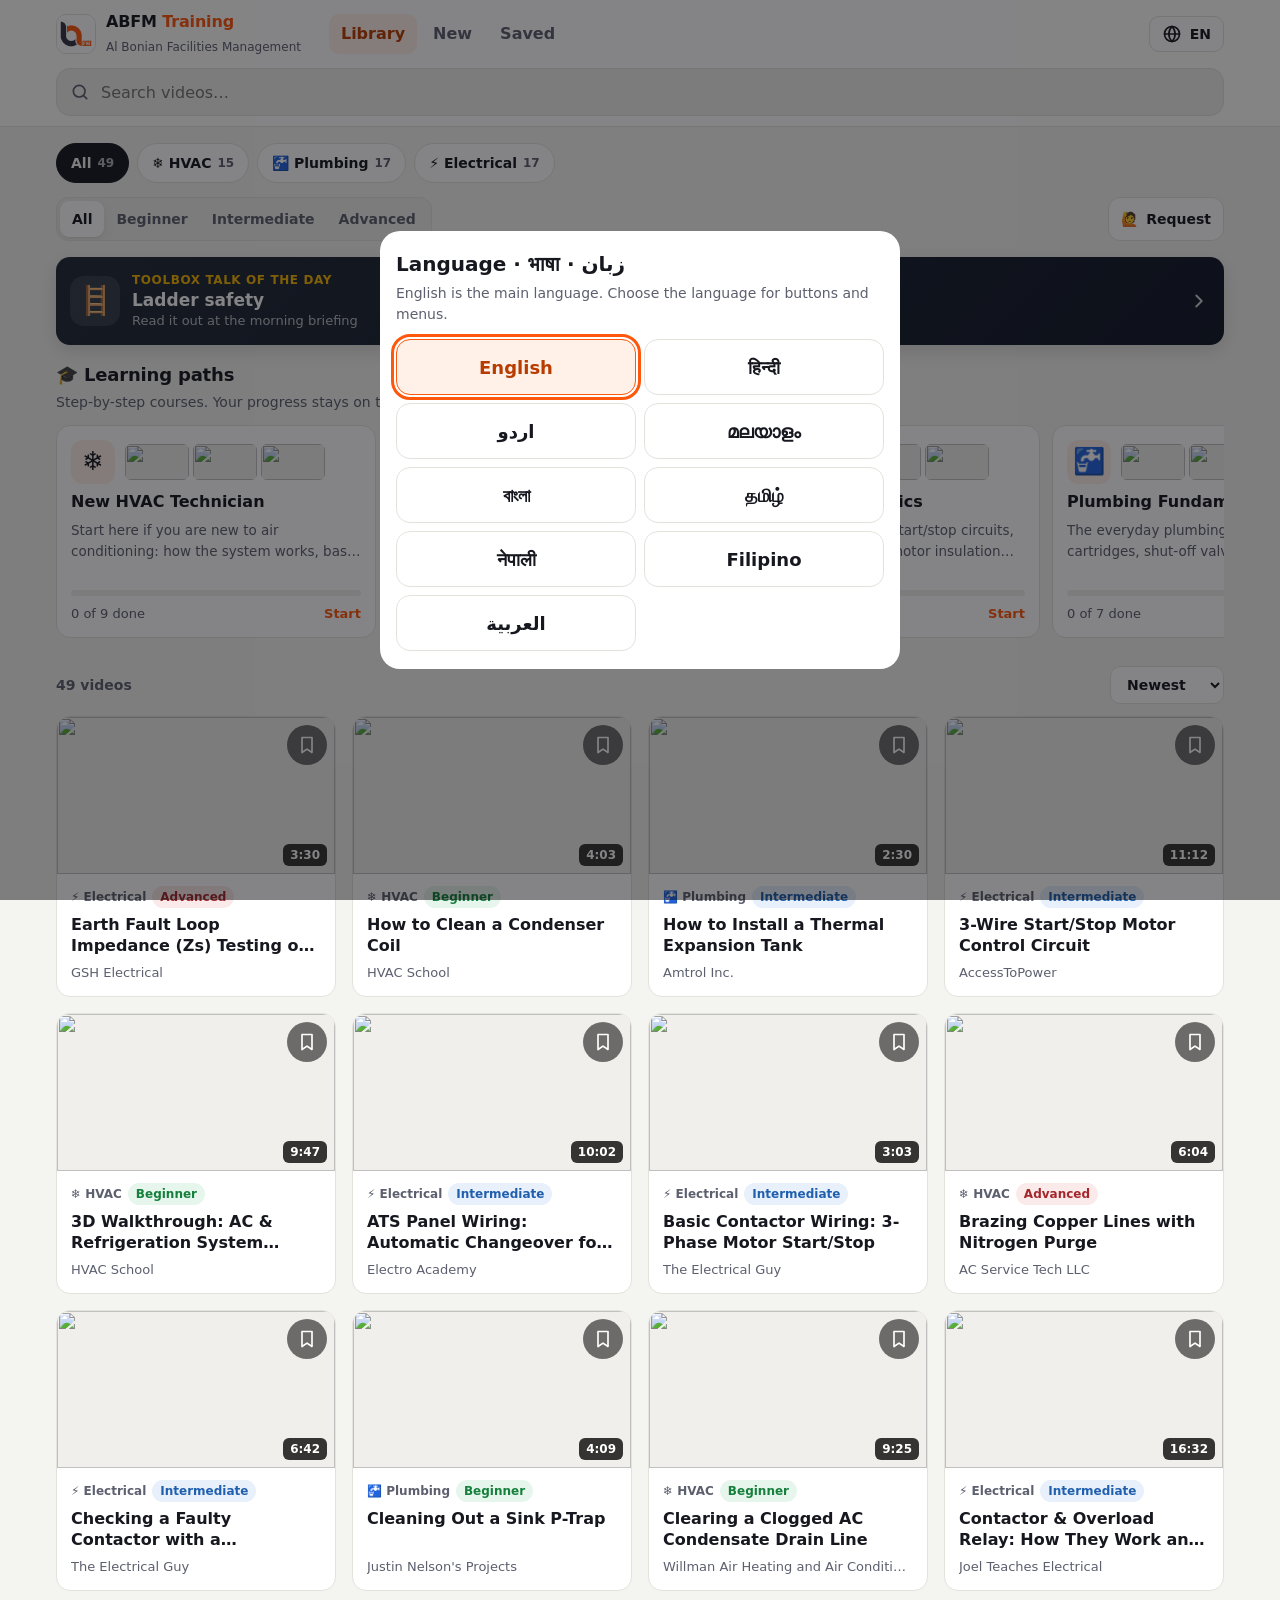
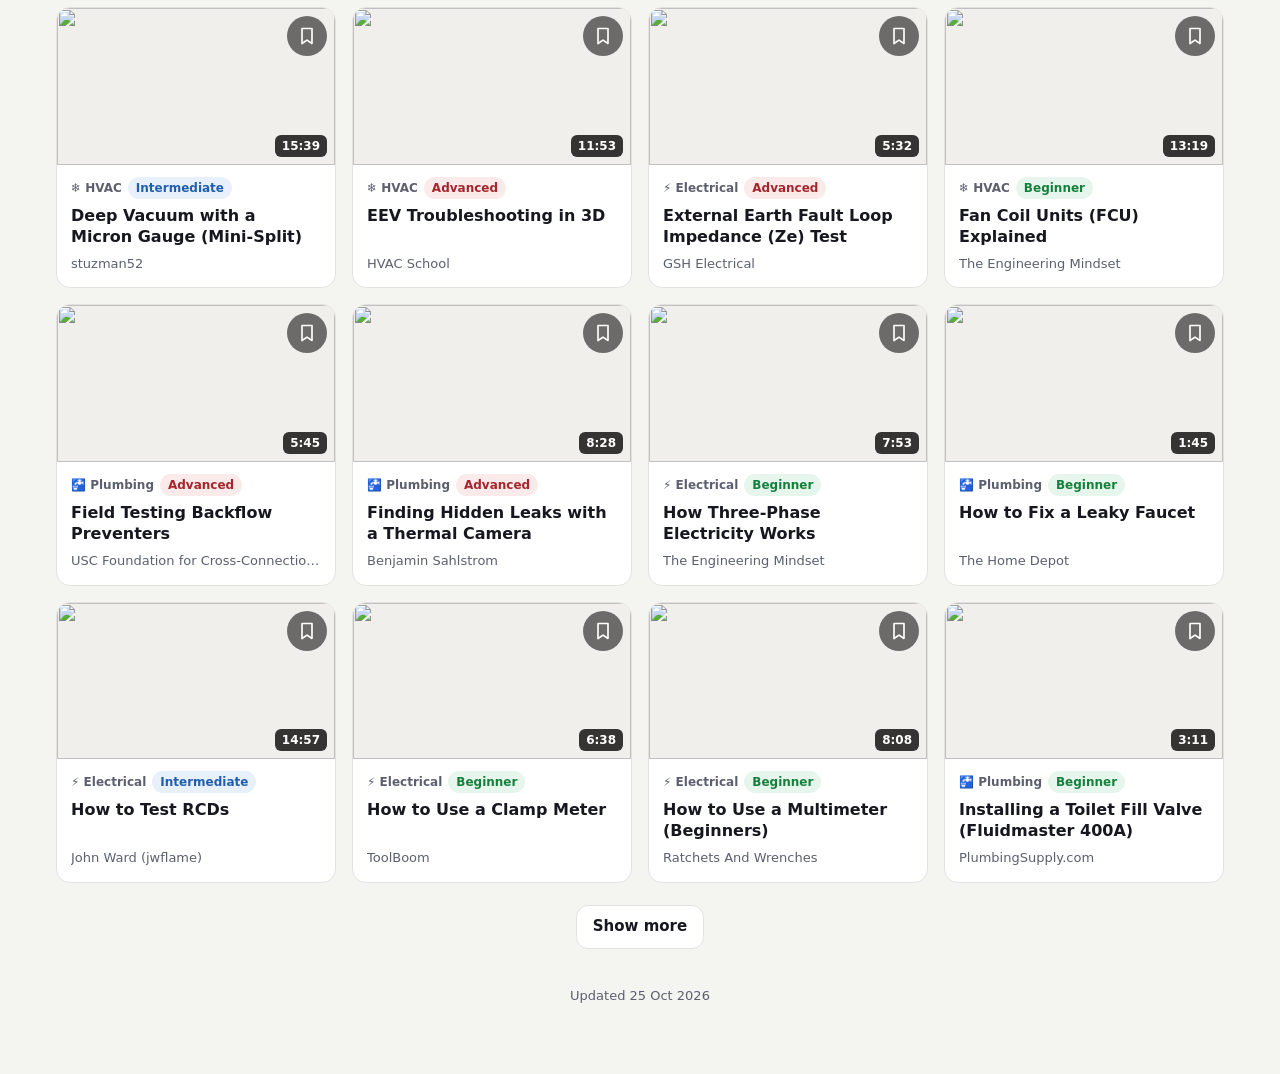
==== commit bf54bb23: "Move Request button next to the level filter Co-Authored-By: Claude Opus 5.5 <noreply@anthropic.com>" ====
--- a/index.html
+++ b/index.html
@@ -59,6 +59,7 @@
       <div class="chips" id="cats" role="group" aria-label="Categories"></div>
       <div class="toolbar">
         <div class="seg" id="levels" role="group" aria-label="Level"></div>
+        <button class="btn btn-sm req-btn" id="req-btn" data-request hidden>🙋 <span data-t="reqShort">Request</span></button>
       </div>
       <a id="talk-card" class="talk-card" href="#/talk" hidden></a>
       <div id="ess-wrap" class="ess-wrap" hidden>
@@ -86,10 +87,6 @@
       <div class="grid" id="grid"></div>
       <div class="more"><button class="btn" id="more" hidden data-t="showMore">Show more</button></div>
       <div class="empty" id="empty" hidden></div>
-      <div class="req-row" id="req-row" hidden>
-        <p data-t="requestHint">Can't find what you need? Tell us and we'll look for a video.</p>
-        <button class="btn" data-request>🙋 <span data-t="requestVideo">Request a video</span></button>
-      </div>
       <p class="foot" id="foot"></p>
     </section>
 
--- a/assets/app.css
+++ b/assets/app.css
@@ -320,3 +320,12 @@
 .req-msg.ok { color: #1f9d55; font-weight: 700; }
 .req-msg.bad { color: var(--danger, #c0392b); font-weight: 700; }
 .hp { position: absolute; left: -9999px; width: 1px; height: 1px; opacity: 0; }
+.req-btn { flex: none; margin-inline-start: auto; border-radius: 12px; min-height: 44px; }
+@media (max-width: 440px) {
+  .toolbar { gap: 6px; flex-wrap: nowrap; }
+  .toolbar .seg { flex: 1 1 auto; min-width: 0; }
+  .seg button { padding: 0 7px; font-size: 13.5px; flex: 1 0 auto; }
+  .req-btn { flex-direction: column; gap: 0; padding: 2px 6px; min-height: 44px; min-width: 56px; font-size: 11px; line-height: 1.15; font-weight: 700; }
+  .req-btn span { font-size: 11px; }
+}
+@media (max-width: 374px) { .seg button { padding: 0 5px; font-size: 13px; } }
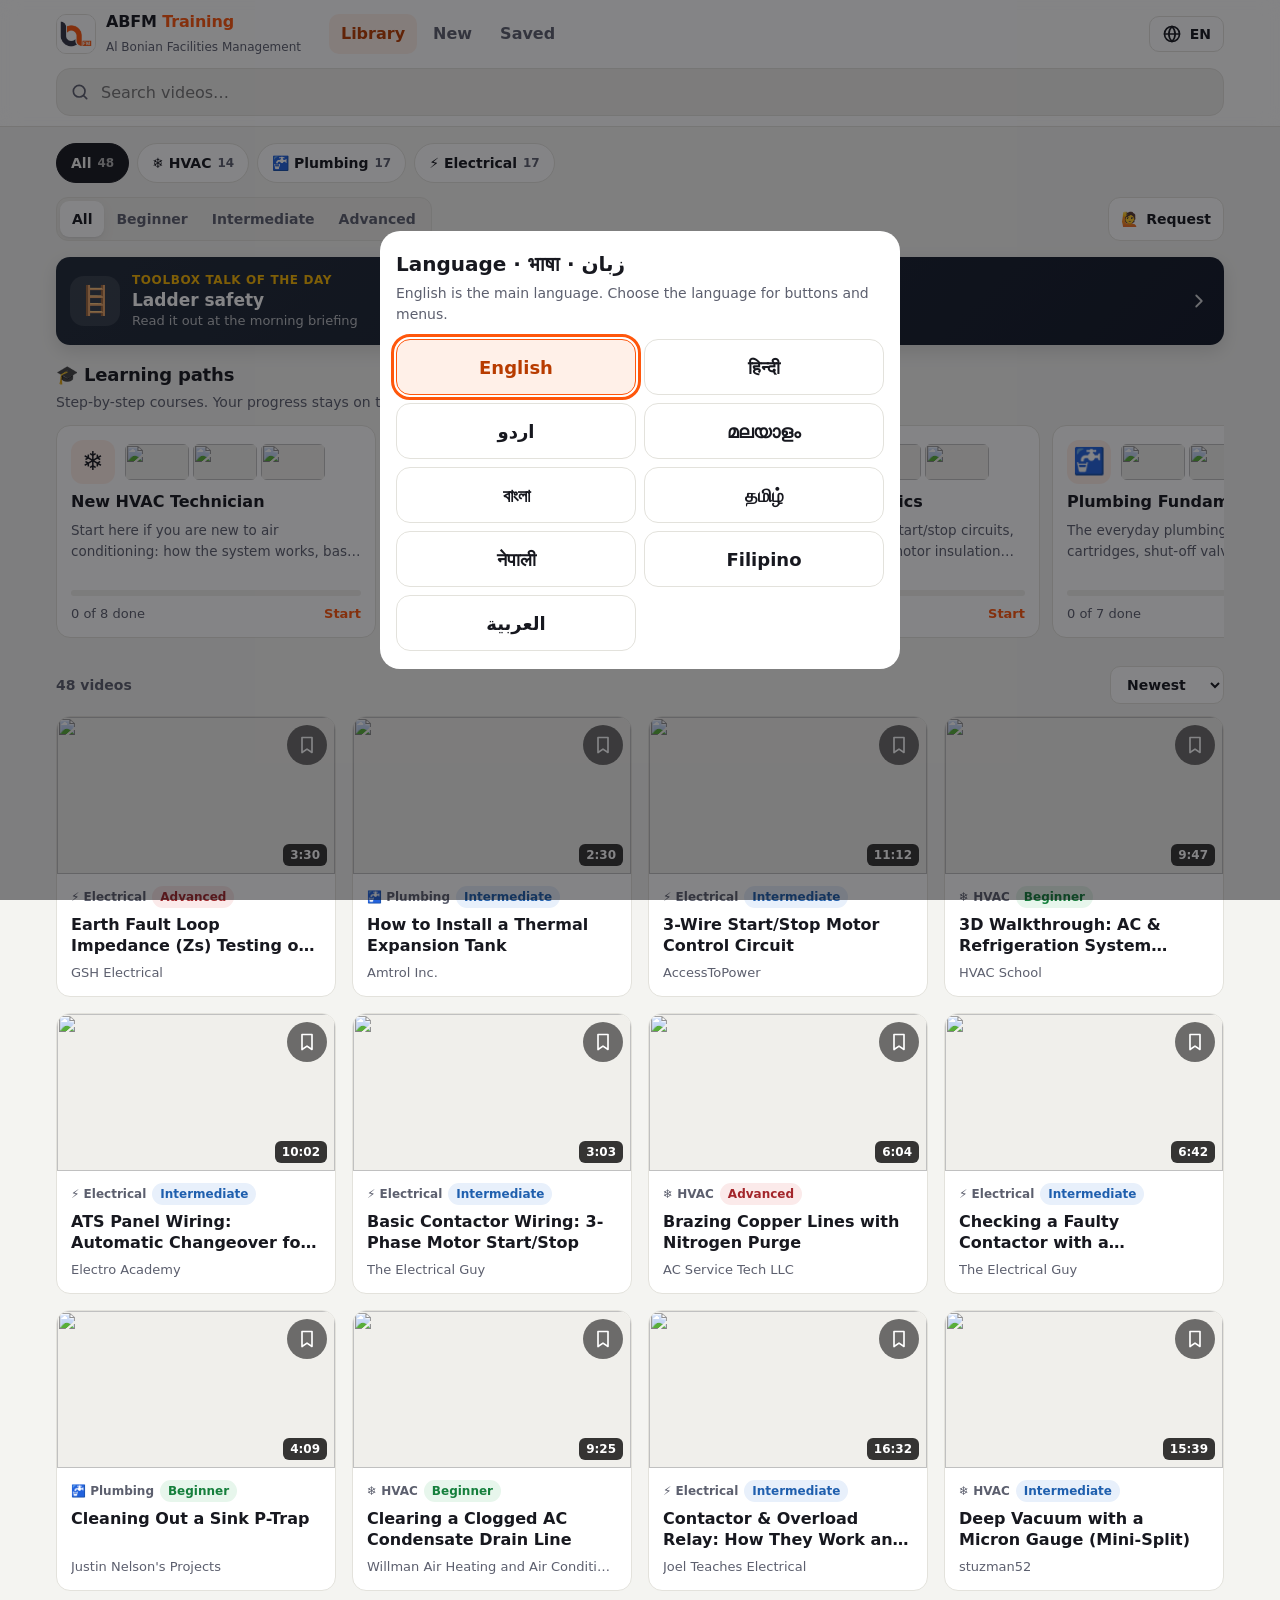
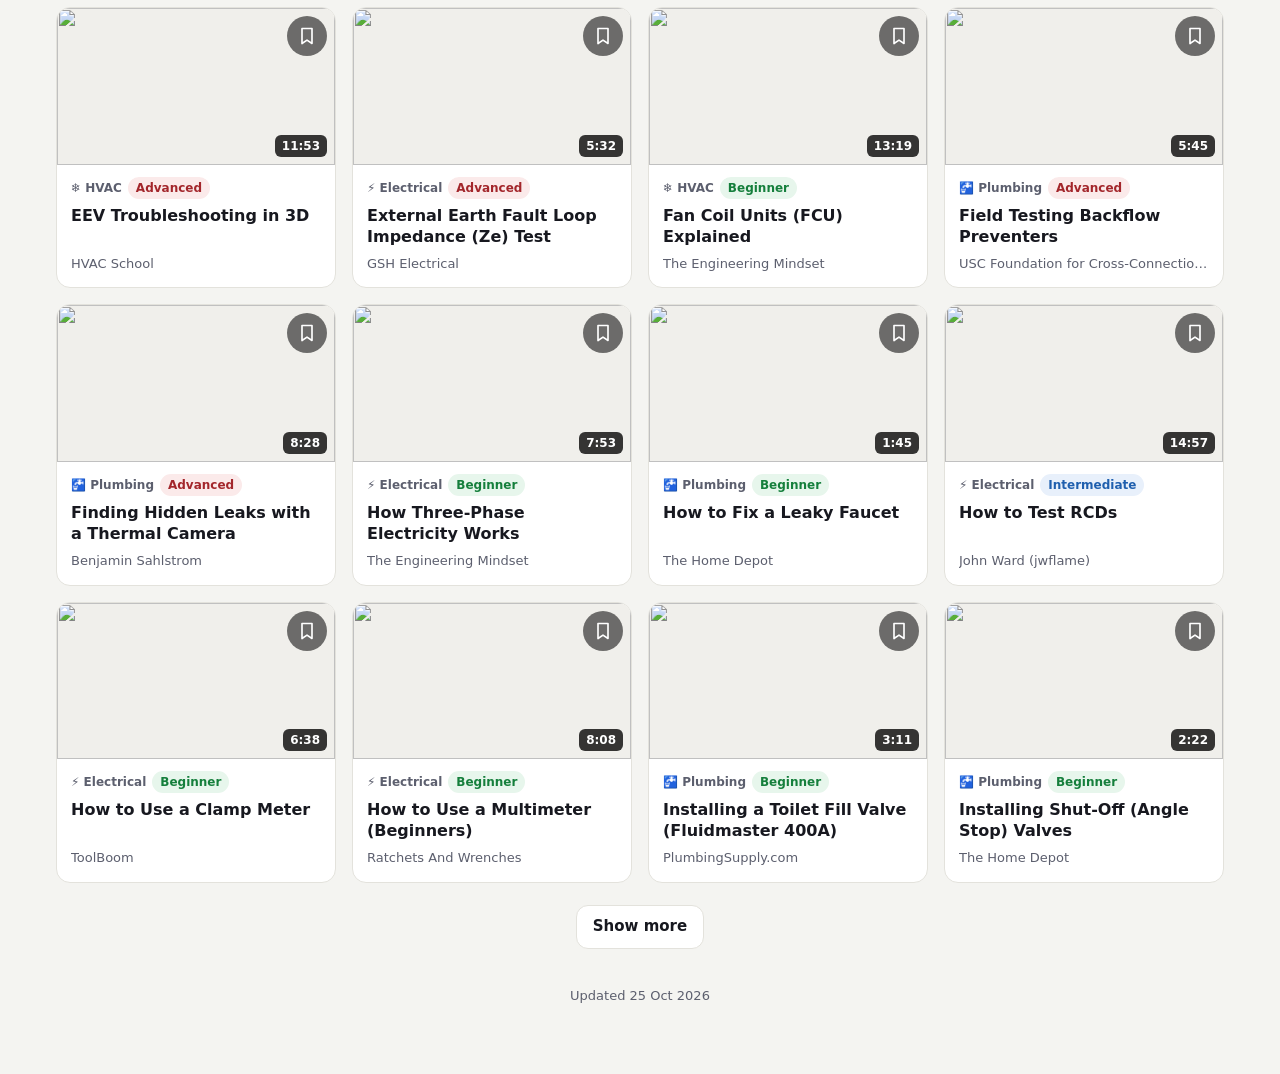
==== commit 43785833: "Ask AI tab for staff: questions with photos, answers in their language, suggests library videos Gemi" ====
--- a/index.html
+++ b/index.html
@@ -28,6 +28,7 @@
         <button data-tab="library" data-t="library">Library</button>
         <button data-tab="new" data-t="new">New</button>
         <button data-tab="saved" data-t="saved">Saved</button>
+        <button data-tab="ai" class="ai-tab" hidden>✨ <span data-t="askAi">Ask AI</span></button>
       </nav>
       <div class="top-actions">
         <button class="btn btn-sm btn-ghost" id="install-btn" hidden>
@@ -106,6 +107,10 @@
       <svg viewBox="0 0 24 24" fill="none" stroke="currentColor" stroke-width="2" stroke-linejoin="round"><path d="M6 3h12v18l-6-4-6 4z"/></svg>
       <span data-t="saved">Saved</span>
     </button>
+    <button data-tab="ai" class="ai-tab" hidden>
+      <svg viewBox="0 0 24 24" fill="none" stroke="currentColor" stroke-width="2" stroke-linejoin="round" stroke-linecap="round"><path d="M12 3l1.8 4.7L18.5 9.5l-4.7 1.8L12 16l-1.8-4.7L5.5 9.5l4.7-1.8z"/><path d="M19 15l.8 2.2L22 18l-2.2.8L19 21l-.8-2.2L16 18l2.2-.8z"/><path d="M5 16l.6 1.4L7 18l-1.4.6L5 20l-.6-1.4L3 18l1.4-.6z"/></svg>
+      <span data-t="aiNav">Ask AI</span>
+    </button>
   </nav>
 
   <div class="sheet" id="lang-sheet" role="dialog" aria-modal="true" aria-labelledby="lang-title" hidden>
--- a/assets/app.css
+++ b/assets/app.css
@@ -220,7 +220,7 @@
 @media (max-width: 559px) { .vp .mode-tabs { margin-top: 2px; } }
 
 /* ---------- Bottom nav ---------- */
-.bnav { position: fixed; inset: auto 0 0 0; z-index: 30; background: var(--surface); border-top: 1px solid var(--line); display: grid; grid-template-columns: repeat(3, 1fr); padding-bottom: env(safe-area-inset-bottom); }
+.bnav { position: fixed; inset: auto 0 0 0; z-index: 30; background: var(--surface); border-top: 1px solid var(--line); display: grid; grid-auto-flow: column; grid-auto-columns: 1fr; padding-bottom: env(safe-area-inset-bottom); }
 .bnav button { border: 0; background: none; min-height: 60px; display: flex; flex-direction: column; align-items: center; justify-content: center; gap: 2px; font-size: 12px; font-weight: 600; color: var(--muted); position: relative; }
 .bnav svg { width: 24px; height: 24px; }
 .bnav button[aria-current="page"] { color: var(--brand-ink); }
@@ -329,3 +329,44 @@
   .req-btn span { font-size: 11px; }
 }
 @media (max-width: 374px) { .seg button { padding: 0 5px; font-size: 13px; } }
+
+/* ---------- Ask AI ---------- */
+.bnav .ai-tab svg { color: #7c4dff; }
+.bnav .ai-tab[aria-current="page"] svg { color: var(--brand-ink); }
+.ai-wrap { max-width: 760px; margin: 0 auto; }
+.ai-head { display: flex; justify-content: space-between; align-items: flex-start; gap: 10px; }
+.ai-head h1 { margin: 0; font-size: 22px; }
+.ai-head .sub { margin: 4px 0 12px; color: var(--muted); font-size: 14px; }
+.ai-log { display: grid; gap: 10px; align-content: start; min-height: max(30vh, calc(100dvh - 440px)); padding-bottom: 6px; }
+.ai-ex { display: flex; flex-wrap: wrap; gap: 8px; align-content: flex-start; }
+.ai-ex .chip { white-space: normal; text-align: start; min-height: 40px; padding: 8px 14px; height: auto; }
+.ai-msg { max-width: 88%; border-radius: 16px; padding: 10px 14px; position: relative; }
+.ai-msg p { margin: 0 0 6px; } .ai-msg p:last-child { margin: 0; }
+.ai-msg.me { justify-self: end; background: var(--brand); color: #fff; border-end-end-radius: 4px; }
+.ai-msg.me img { display: block; max-width: 220px; max-height: 220px; border-radius: 10px; margin-bottom: 6px; }
+.ai-msg.bot { justify-self: start; background: var(--surface); border: 1px solid var(--line); border-end-start-radius: 4px; padding-inline-end: 42px; max-width: 100%; }
+.ai-msg.bot.err { color: var(--danger, #c0392b); padding-inline-end: 14px; }
+.ai-text ol, .ai-text ul { margin: 4px 0 8px; padding-inline-start: 22px; } .ai-text li { margin: 3px 0; }
+.ai-say { position: absolute; top: 6px; inset-inline-end: 6px; width: 32px; height: 32px; border: 0; border-radius: 50%; background: var(--surface-2); }
+.ai-vids { margin-top: 10px; border-top: 1px dashed var(--line); padding-top: 10px; }
+.ai-vh { font-weight: 700; font-size: 14px; margin-bottom: 8px; }
+.ai-ph { font-size: 13px; opacity: .85; display: block; }
+.ai-note { font-size: 12.5px; color: var(--muted); margin: 10px 0 8px; }
+.ai-bar { position: sticky; bottom: calc(68px + env(safe-area-inset-bottom)); background: var(--surface); border: 1px solid var(--line); border-radius: 18px; padding: 8px; box-shadow: 0 6px 22px rgba(0,0,0,.12); z-index: 5; }
+@media (min-width: 820px) { .ai-bar { bottom: 16px; } }
+.ai-row { display: flex; gap: 8px; align-items: flex-end; }
+.ai-row textarea { flex: 1; min-height: 44px; max-height: 140px; resize: none; border: 1px solid var(--line); background: var(--surface-2); border-radius: 12px; padding: 10px 12px; font-size: 16px; }
+.ai-row textarea:focus { outline: none; border-color: var(--brand); background: var(--surface); }
+.ai-cam { font-size: 20px; cursor: pointer; flex: none; }
+.ai-row .btn-primary { flex: none; }
+.ai-row .btn-primary svg { width: 22px; height: 22px; }
+.ai-photos { display: flex; gap: 8px; flex-wrap: wrap; }
+.ai-photos:not(:empty) { margin-bottom: 8px; }
+.ai-photos span { position: relative; }
+.ai-photos img { width: 64px; height: 64px; object-fit: cover; border-radius: 10px; display: block; }
+.ai-photos button { position: absolute; top: -6px; inset-inline-end: -6px; width: 22px; height: 22px; border-radius: 50%; border: 0; background: #111; color: #fff; font-size: 12px; }
+.ai-dots { display: inline-flex; gap: 4px; vertical-align: middle; }
+.ai-dots i { width: 7px; height: 7px; border-radius: 50%; background: var(--muted); animation: aidot 1s infinite ease-in-out; }
+.ai-dots i:nth-child(2) { animation-delay: .15s; } .ai-dots i:nth-child(3) { animation-delay: .3s; }
+@keyframes aidot { 0%, 80%, 100% { opacity: .3; transform: translateY(0); } 40% { opacity: 1; transform: translateY(-3px); } }
+.bnav button span:not(.badge) { max-width: 100%; padding: 0 4px; overflow: hidden; text-overflow: ellipsis; white-space: nowrap; }
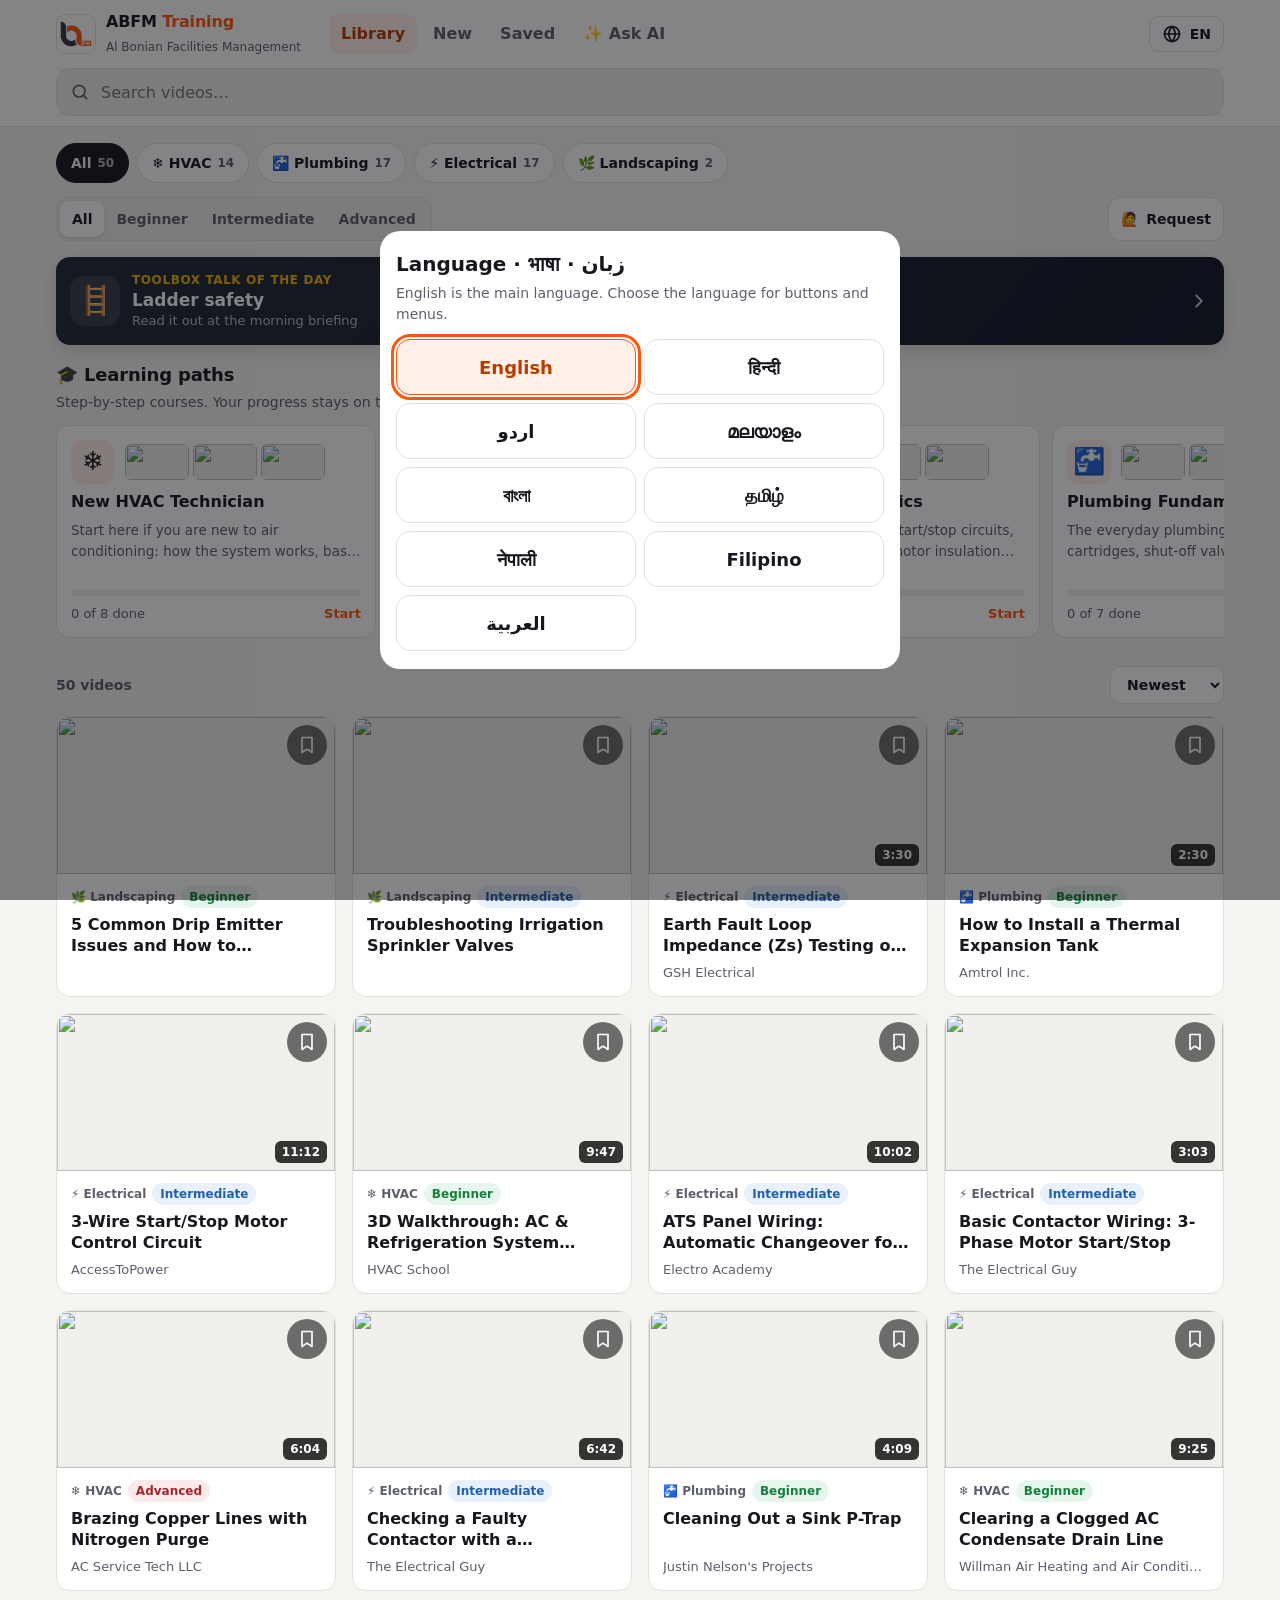
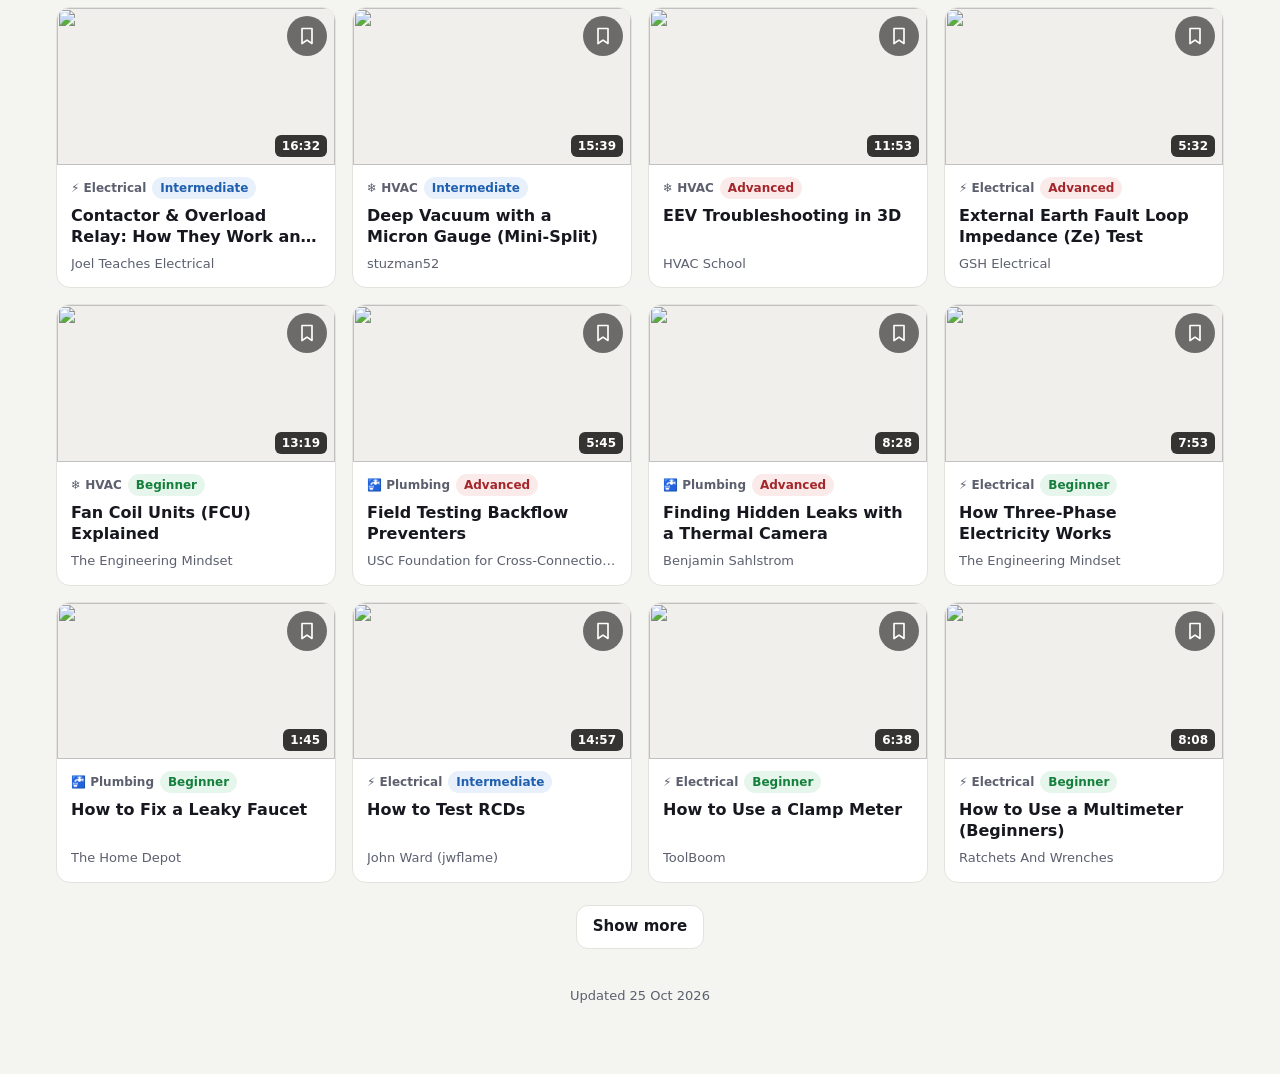
==== commit b86a3a6e: "Ask AI: full-screen chat layout; one photo button with Take photo / Choose from gallery Co-Authored-" ====
--- a/index.html
+++ b/index.html
@@ -2,7 +2,7 @@
 <html lang="en" dir="ltr">
 <head>
   <meta charset="utf-8">
-  <meta name="viewport" content="width=device-width, initial-scale=1, viewport-fit=cover">
+  <meta name="viewport" content="width=device-width, initial-scale=1, viewport-fit=cover, interactive-widget=resizes-content">
   <title>ABFM Training</title>
   <meta name="description" content="ABFM Training: short training videos for Al Bonian FM ground technicians.">
   <meta name="theme-color" content="#ff570c">
--- a/assets/app.css
+++ b/assets/app.css
@@ -370,3 +370,21 @@
 .ai-dots i:nth-child(2) { animation-delay: .15s; } .ai-dots i:nth-child(3) { animation-delay: .3s; }
 @keyframes aidot { 0%, 80%, 100% { opacity: .3; transform: translateY(0); } 40% { opacity: 1; transform: translateY(-3px); } }
 .bnav button span:not(.badge) { max-width: 100%; padding: 0 4px; overflow: hidden; text-overflow: ellipsis; white-space: nowrap; }
+
+/* Ask AI: full-screen chat layout */
+body.ai-mode { overflow: hidden; }
+body.ai-mode main { padding: 0; }
+body.ai-mode .ai-wrap { position: fixed; top: var(--ai-top, 64px); bottom: calc(61px + env(safe-area-inset-bottom)); left: 0; right: 0; max-width: 760px; margin: 0 auto; display: flex; flex-direction: column; padding: 12px 16px 10px; }
+body.ai-mode.ai-typing .ai-wrap { bottom: 0; }
+body.ai-mode.ai-typing .bnav { display: none; }
+@media (min-width: 820px) { body.ai-mode .ai-wrap { bottom: 0; } }
+body.ai-mode .ai-head { flex: none; }
+body.ai-mode .ai-log { flex: 1 1 auto; min-height: 0; overflow-y: auto; overscroll-behavior: contain; align-content: start; padding: 2px 2px 8px; -webkit-overflow-scrolling: touch; }
+body.ai-mode .ai-note { flex: none; margin: 6px 0 8px; font-size: 12px; }
+body.ai-mode .ai-bar { flex: none; position: relative; bottom: auto; box-shadow: none; }
+.ai-menu { position: absolute; bottom: calc(100% + 8px); inset-inline-start: 0; background: var(--surface); border: 1px solid var(--line); border-radius: 14px; box-shadow: 0 10px 30px rgba(0,0,0,.25); padding: 6px; display: grid; min-width: 230px; z-index: 10; }
+.ai-menu[hidden] { display: none; }
+.ai-mi { display: flex; align-items: center; gap: 12px; min-height: 48px; padding: 0 14px; border-radius: 10px; font-weight: 600; font-size: 16px; cursor: pointer; }
+.ai-mi:hover, .ai-mi:active { background: var(--surface-2); }
+.ai-cam[aria-expanded="true"] { background: var(--surface-2); border-color: var(--brand); }
+body.ai-mode .ai-head { align-items: center; margin-bottom: 8px; } body.ai-mode .ai-head .sub { margin-bottom: 4px; }
